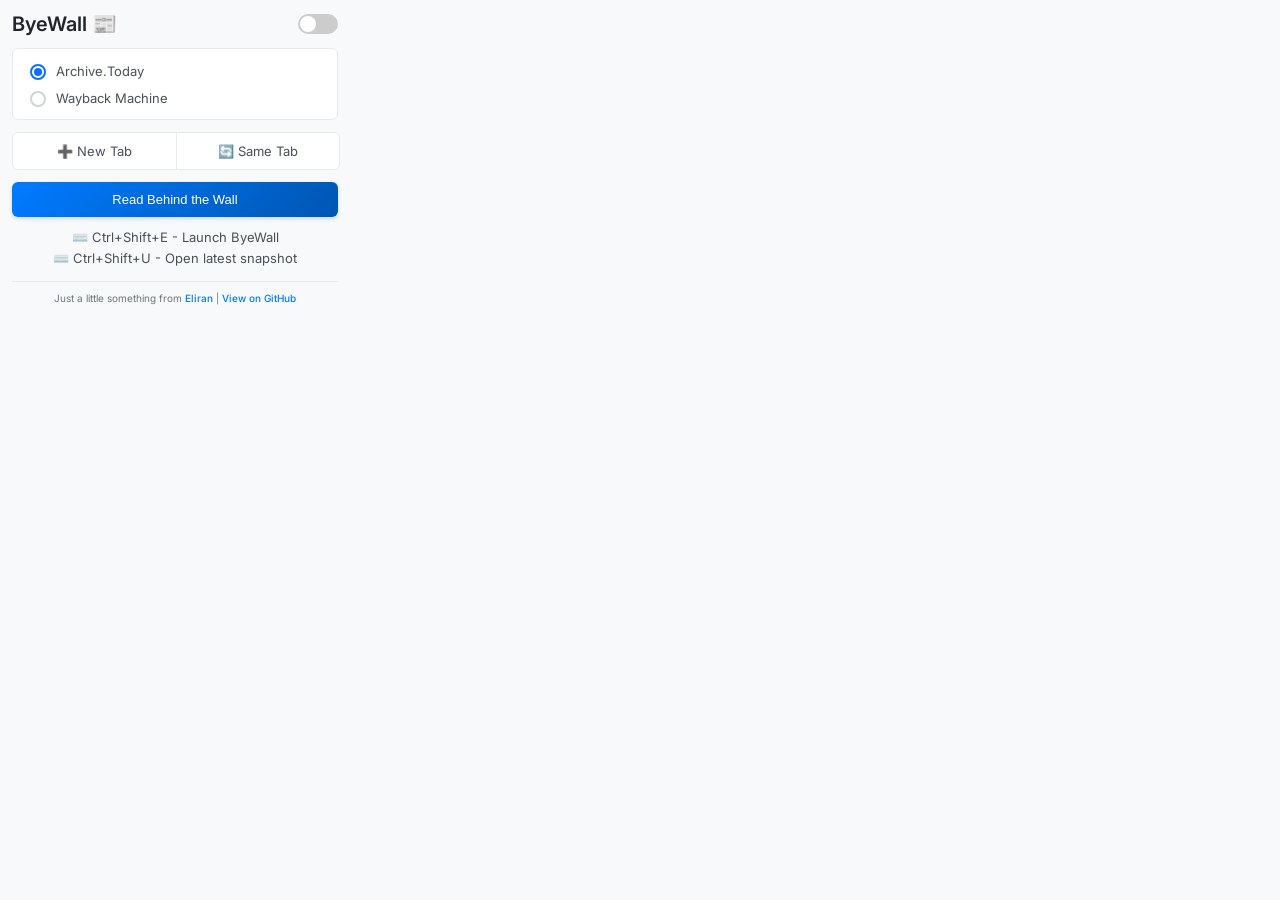
==== popup.html @ d030bc03 "added content on start" ====
<!DOCTYPE html>
<html lang="en">

<head>
  <!-- Run before paint (CSP-safe): sets dark mode instantly -->
  <script src="popup-early.js"></script>

  <meta charset="UTF-8" />
  <meta name="color-scheme" content="dark light">
  <title>Archive Article</title>

  <!-- Fonts (non-blocking, no inline onload) -->
  <link rel="preconnect" href="https://fonts.gstatic.com" crossorigin>
  <link id="fontLink" href="https://fonts.googleapis.com/css2?family=Inter:wght@400;500;600&display=swap"
    rel="stylesheet" media="print">

  <style>
    body {
      font-family: "Inter", sans-serif;
      background-color: #f8f9fa;
      padding: 12px;
      width: 350px;
      margin: 0;
      box-sizing: border-box;
      transition: background-color 0.3s, color 0.3s;
    }

    .header-container {
      display: flex;
      justify-content: space-between;
      align-items: center;
      margin-bottom: 12px;
    }

    h3 {
      margin: 0;
      color: #212529;
      font-size: 20px;
      font-weight: 600;
      transition: color 0.3s;
    }

    h4 {
      margin: 0 0 8px 0;
      font-size: 14px;
      color: #495057;
      transition: color 0.3s;
    }

    .options-section {
      background: white;
      border-radius: 6px;
      padding: 12px;
      margin-bottom: 12px;
      border: 1px solid #e9ecef;
      transition: background-color 0.3s, border-color 0.3s;
    }

    label {
      display: flex;
      align-items: center;
      margin-bottom: 8px;
      cursor: pointer;
      font-size: 13px;
      color: #495057;
      transition: color 0.3s;
    }

    label:last-child {
      margin-bottom: 0;
    }

    input[type="radio"] {
      -webkit-appearance: none;
      appearance: none;
      width: 16px;
      height: 16px;
      margin-right: 10px;
      border-radius: 50%;
      border: 2px solid #cfd4da;
      background: #fff;
      display: inline-grid;
      place-content: center;
      cursor: pointer;
      transition: border-color .15s ease, background-color .15s ease;
    }

    input[type="radio"]::before {
      content: "";
      width: 8px;
      height: 8px;
      border-radius: 50%;
      transform: scale(0);
      transition: transform .15s ease;
      background: #0d6efd;
    }

    input[type="radio"]:checked {
      border-color: #0d6efd;
    }

    input[type="radio"]:checked::before {
      transform: scale(1);
    }

    input[type="radio"]:focus-visible {
      outline: 2px solid rgba(13, 110, 253, .55);
      outline-offset: 2px;
    }

    .dark-mode input[type="radio"] {
      border-color: #6c757d;
      background: #2b2f36;
    }

    .dark-mode input[type="radio"]::before {
      background: #4a9eff;
    }

    .dark-mode input[type="radio"]:checked {
      border-color: #4a9eff;
    }

    button {
      width: 100%;
      background: linear-gradient(135deg, #007bff 0%, #0056b3 100%);
      color: white;
      padding: 10px 14px;
      border: none;
      border-radius: 6px;
      font-size: 13px;
      font-weight: 500;
      cursor: pointer;
      transition: all 0.2s ease;
      box-shadow: 0 2px 4px rgba(0, 123, 255, 0.2);
    }

    button:hover:not(:disabled) {
      background: linear-gradient(135deg, #0056b3 0%, #004085 100%);
      box-shadow: 0 4px 8px rgba(0, 123, 255, 0.3);
      transform: translateY(-1px);
    }

    button:disabled {
      background: #6c757d;
      cursor: not-allowed;
      transform: none;
      box-shadow: none;
    }

    .credit {
      margin-top: 12px;
      font-size: 10px;
      color: #6c757d;
      text-align: center;
      padding-top: 10px;
      border-top: 1px solid #e9ecef;
      transition: color 0.3s, border-color 0.3s;
    }

    .credit a {
      color: #007bff;
      text-decoration: none;
      font-weight: 500;
    }

    .credit a:hover {
      text-decoration: underline;
    }

    .shortcut-hint {
      margin: 10px 0 0 0;
      font-size: 13px;
      line-height: 1.6;
      color: #495057;
      text-align: center;
      transition: color 0.3s;
    }

    .dark-mode .shortcut-hint {
      color: #a0a0a0;
    }

    .message-box {
      display: none;
      position: fixed;
      z-index: 1000;
      inset: 0;
      background-color: rgba(0, 0, 0, 0.4);
      align-items: center;
      justify-content: center;
    }

    .message-box-content {
      background-color: #fefefe;
      margin: auto;
      padding: 20px;
      border: 1px solid #888;
      width: 80%;
      max-width: 300px;
      border-radius: 8px;
      box-shadow: 0 4px 8px rgba(0, 0, 0, 0.2);
      text-align: center;
      transition: background-color 0.3s, border-color 0.3s;
    }

    .message-box-content p {
      margin-bottom: 15px;
      font-size: 14px;
      color: #333;
      transition: color 0.3s;
    }

    .message-box-content button {
      background: #007bff;
      color: white;
      padding: 8px 15px;
      border: 0;
      border-radius: 5px;
      font-size: 13px;
    }

    .message-box-content button:hover {
      background: #0056b3;
    }

    .dark-mode {
      background-color: #26292e;
      color: #e0e0e0;
    }

    .dark-mode h3,
    .dark-mode h4 {
      color: #f0f0f0;
    }

    .dark-mode .options-section,
    .dark-mode .message-box-content {
      background: #31363d;
      border-color: #444c56;
    }

    .dark-mode label {
      color: #e0e0e0;
    }

    .dark-mode button {
      background: linear-gradient(135deg, #4a9eff 0%, #357abd 100%);
      box-shadow: 0 2px 4px rgba(74, 158, 255, 0.3);
    }

    .dark-mode button:hover:not(:disabled) {
      background: linear-gradient(135deg, #357abd 0%, #2563eb 100%);
      box-shadow: 0 4px 8px rgba(74, 158, 255, 0.4);
    }

    .dark-mode .message-box-content p {
      color: #e0e0e0;
    }

    .dark-mode .message-box-content button {
      background: linear-gradient(135deg, #4a9eff 0%, #357abd 100%);
    }

    .dark-mode .message-box-content button:hover {
      background: linear-gradient(135deg, #357abd 0%, #2563eb 100%);
    }

    .dark-mode .credit {
      color: #a0a0a0;
      border-color: #444c56;
    }

    .dark-mode .credit a {
      color: #6db3ff;
    }

    .dark-mode .credit a:hover {
      color: #4a9eff;
    }

    .toggle-container {
      display: flex;
      justify-content: flex-end;
    }

    .toggle-switch {
      position: relative;
      display: inline-block;
      width: 40px;
      height: 20px;
    }

    .toggle-switch input {
      opacity: 0;
      width: 0;
      height: 0;
    }

    .slider {
      position: absolute;
      cursor: pointer;
      inset: 0;
      background-color: #ccc;
      transition: .4s;
      border-radius: 20px;
    }

    .slider:before {
      content: "";
      position: absolute;
      height: 16px;
      width: 16px;
      left: 2px;
      bottom: 2px;
      background: #fff;
      transition: .4s;
      border-radius: 50%;
    }

    input:checked+.slider {
      background-color: #2196F3;
    }

    input:checked+.slider:before {
      transform: translateX(20px);
    }

    .history-item {
      background: #fff;
      border: 1px solid #e9ecef;
      border-radius: 4px;
      padding: 8px;
      margin-bottom: 5px;
      display: block;
      font-size: 12px;
      color: #333;
      text-decoration: none;
      transition: background-color 0.2s, color 0.2s;
    }

    .history-item-content {
      display: flex;
      flex-direction: column;
    }

    .history-item-content .title {
      font-weight: 600;
      white-space: normal;
      word-wrap: break-word;
      font-size: 13px;
    }

    .history-item-content .details {
      font-size: 10px;
      color: #6c757d;
      display: flex;
      justify-content: space-between;
      margin-top: 4px;
    }

    .history-item.rtl {
      direction: rtl;
      text-align: right;
    }

    .history-item.rtl .history-item-content .details {
      flex-direction: row-reverse;
    }

    .history-item:hover {
      background-color: #f1f3f5;
    }

    .dark-mode .history-item {
      background: #31363d;
      border-color: #444c56;
      color: #e0e0e0;
    }

    .dark-mode .history-item:hover {
      background-color: #3e444b;
    }

    .dark-mode .history-item-content .details {
      color: #a0a0a0;
    }

    /* New tab behavior section styles */
    .tab-behavior-section {
      margin: 8px 0 12px 0;
      /* keep some spacing */
      padding: 0;
      /* no extra padding */
      border: none;
      /* remove border */
      background: transparent;
    }


    .tab-toggle-container {
      display: flex;
      justify-content: space-between;
      align-items: center;
    }

    .tab-toggle-label {
      font-size: 13px;
      color: #495057;
      margin: 0;
      cursor: pointer;
      transition: color 0.3s;
    }

    .dark-mode .tab-behavior-section {
      background: #31363d;
      border-color: #444c56;
    }

    .dark-mode .tab-toggle-label {
      color: #e0e0e0;
    }

    /* New tab behavior section - styled like other blocks */
    .tab-behavior-section {
      margin: 8px 0 12px 0;
      /* spacing consistent with other sections */
      padding: 0;
      border: none;
      background: transparent;
    }

    .tab-choice {
      display: flex;
      width: 100%;
      border: 1px solid #e9ecef;
      /* same border color as other blocks */
      border-radius: 6px;
      /* smooth corners */
      overflow: hidden;
      background: white;
      /* matches options-section/history-item */
      transition: background-color 0.3s, border-color 0.3s;
    }

    .tab-option {
      flex: 1;
      text-align: center;
      padding: 10px 0;
      cursor: pointer;
      font-size: 13px;
      user-select: none;
      transition: background 0.2s, color 0.2s;
      background: transparent;
      color: #495057;
      border: none;
    }

    .tab-option+.tab-option {
      border-left: 1px solid #e9ecef;
      /* subtle divider only in the middle */
    }

    .tab-option.active {
      background: #0d6efd;
      color: white;
    }

    .tab-option:not(.active):hover {
      background: #f1f3f5;
    }

    /* Dark mode adjustments */
    .dark-mode .tab-choice {
      background: #31363d;
      border-color: #444c56;
    }

    .dark-mode .tab-option {
      color: #e0e0e0;
    }

    .dark-mode .tab-option+.tab-option {
      border-left: 1px solid #444c56;
    }

    .dark-mode .tab-option.active {
      background: #4a9eff;
      color: white;
    }

    .dark-mode .tab-option:not(.active):hover {
      background: #3e444b;
    }
  </style>
</head>

<body>
  <div class="header-container">
    <h3>ByeWall 📰</h3>
    <div class="toggle-container">
      <label class="toggle-switch">
        <input type="checkbox" id="darkModeToggle">
        <span class="slider"></span>
      </label>
    </div>
  </div>

  <div class="options-section">
    <label>
      <input type="radio" id="archiveTodayRadio" name="archiveService" value="archiveToday" checked />
      Archive.Today
    </label>
    <label>
      <input type="radio" id="waybackRadio" name="archiveService" value="wayback" />
      Wayback Machine
    </label>
  </div>

  <!-- Tab behavior - now always visible -->
  <div class="tab-behavior-section">
    <div class="tab-choice" id="tabChoice">
      <div class="tab-option" data-value="new">➕ New Tab</div>
      <div class="tab-option" data-value="same">🔄 Same Tab</div>
    </div>
  </div>

  <button id="archive">Read Behind the Wall</button>

  <!-- History section - only shows when there is history -->
  <div id="history-section" style="margin-top: 12px; display: none;">
    <h4>Recently Viewed</h4>
    <ul id="historyList" style="list-style-type: none; padding: 0; margin: 0;"></ul>
  </div>

  <!-- Always visible sections -->
  <p class="shortcut-hint" id="shortcut-hint">
    ⌨️ <span id="shortcut1"></span> - Launch ByeWall <br>
    ⌨️ <span id="shortcut2"></span> - Open latest snapshot
  </p>

  <div class="credit">
    Just a little something from
    <a href="https://www.linkedin.com/in/elirang/" target="_blank" rel="noopener noreferrer">Eliran</a> |
    <a href="https://github.com/elirangor/ByeWall" target="_blank" rel="noopener noreferrer">View on GitHub</a>
  </div>

  <div id="messageBox" class="message-box">
    <div class="message-box-content">
      <p id="messageText"></p>
      <button id="messageBoxClose">OK</button>
    </div>
  </div>

  <script src="popup.js"></script>
</body>

</html>
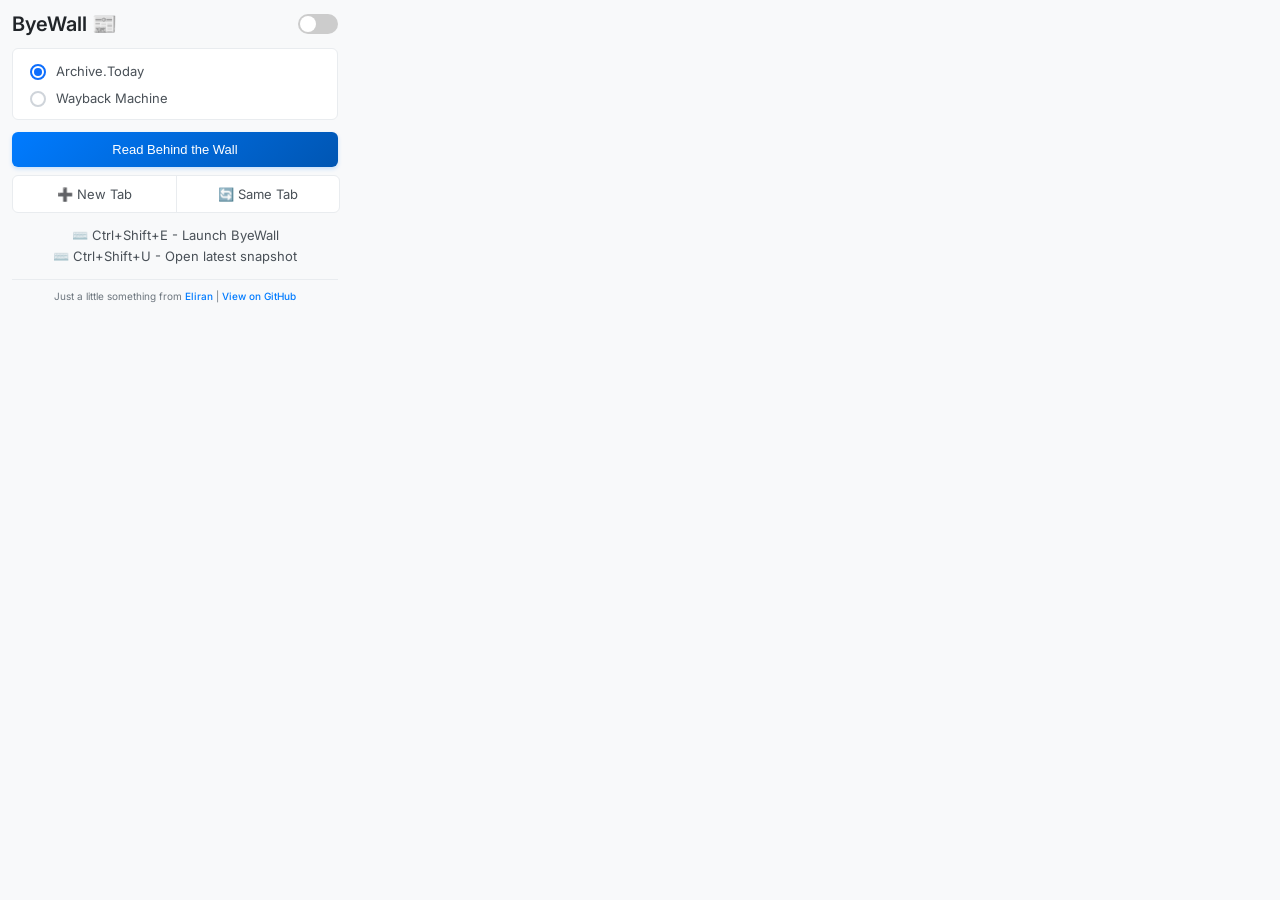
==== commit 61c0f087: "change tab option location" ====
--- a/popup.html
+++ b/popup.html
@@ -386,45 +386,9 @@
       color: #a0a0a0;
     }
 
-    /* New tab behavior section styles */
+    /* Tab behavior section styles - moved to after history */
     .tab-behavior-section {
       margin: 8px 0 12px 0;
-      /* keep some spacing */
-      padding: 0;
-      /* no extra padding */
-      border: none;
-      /* remove border */
-      background: transparent;
-    }
-
-
-    .tab-toggle-container {
-      display: flex;
-      justify-content: space-between;
-      align-items: center;
-    }
-
-    .tab-toggle-label {
-      font-size: 13px;
-      color: #495057;
-      margin: 0;
-      cursor: pointer;
-      transition: color 0.3s;
-    }
-
-    .dark-mode .tab-behavior-section {
-      background: #31363d;
-      border-color: #444c56;
-    }
-
-    .dark-mode .tab-toggle-label {
-      color: #e0e0e0;
-    }
-
-    /* New tab behavior section - styled like other blocks */
-    .tab-behavior-section {
-      margin: 8px 0 12px 0;
-      /* spacing consistent with other sections */
       padding: 0;
       border: none;
       background: transparent;
@@ -434,12 +398,9 @@
       display: flex;
       width: 100%;
       border: 1px solid #e9ecef;
-      /* same border color as other blocks */
       border-radius: 6px;
-      /* smooth corners */
       overflow: hidden;
       background: white;
-      /* matches options-section/history-item */
       transition: background-color 0.3s, border-color 0.3s;
     }
 
@@ -458,7 +419,6 @@
 
     .tab-option+.tab-option {
       border-left: 1px solid #e9ecef;
-      /* subtle divider only in the middle */
     }
 
     .tab-option.active {
@@ -470,7 +430,7 @@
       background: #f1f3f5;
     }
 
-    /* Dark mode adjustments */
+    /* Dark mode adjustments for tab behavior */
     .dark-mode .tab-choice {
       background: #31363d;
       border-color: #444c56;
@@ -517,7 +477,15 @@
     </label>
   </div>
 
-  <!-- Tab behavior - now always visible -->
+  <button id="archive">Read Behind the Wall</button>
+
+  <!-- History section - only shows when there is history -->
+  <div id="history-section" style="margin-top: 12px; display: none;">
+    <h4>Recently Viewed</h4>
+    <ul id="historyList" style="list-style-type: none; padding: 0; margin: 0;"></ul>
+  </div>
+
+  <!-- Tab behavior - moved below history section -->
   <div class="tab-behavior-section">
     <div class="tab-choice" id="tabChoice">
       <div class="tab-option" data-value="new">➕ New Tab</div>
@@ -525,14 +493,6 @@
     </div>
   </div>
 
-  <button id="archive">Read Behind the Wall</button>
-
-  <!-- History section - only shows when there is history -->
-  <div id="history-section" style="margin-top: 12px; display: none;">
-    <h4>Recently Viewed</h4>
-    <ul id="historyList" style="list-style-type: none; padding: 0; margin: 0;"></ul>
-  </div>
-
   <!-- Always visible sections -->
   <p class="shortcut-hint" id="shortcut-hint">
     ⌨️ <span id="shortcut1"></span> - Launch ByeWall <br>
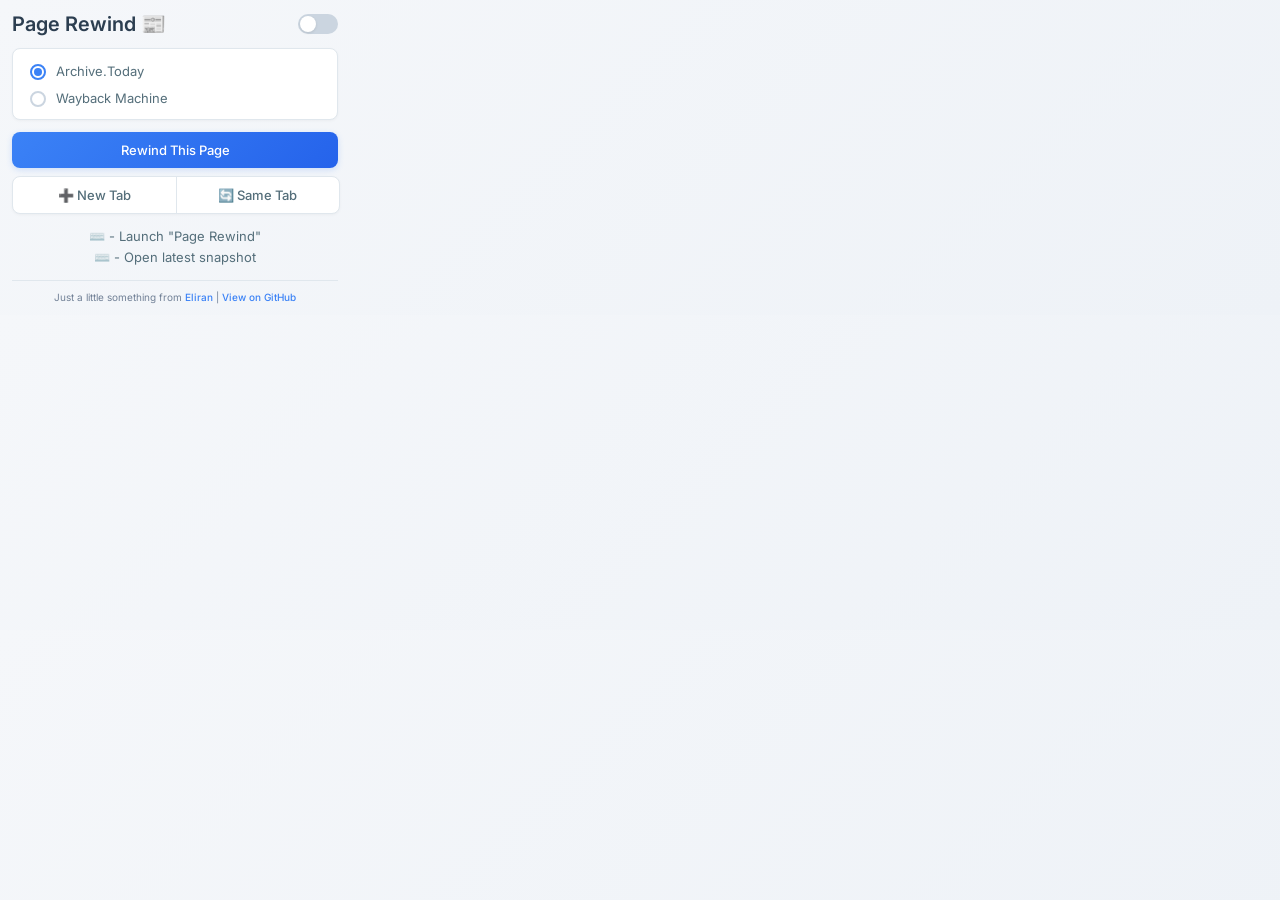
==== commit 59e72212: "Improved UI; No empty archive tabs; Wording updates" ====
--- a/popup.html
+++ b/popup.html
@@ -16,13 +16,13 @@
 
   <style>
     body {
-      font-family: "Inter", sans-serif;
-      background-color: #f8f9fa;
+      font-family: "Inter", -apple-system, BlinkMacSystemFont, "Segoe UI", sans-serif;
+      background: linear-gradient(135deg, #f5f7fa 0%, #eef2f7 100%);
       padding: 12px;
       width: 350px;
       margin: 0;
       box-sizing: border-box;
-      transition: background-color 0.3s, color 0.3s;
+      transition: background 0.3s, color 0.3s;
     }
 
     .header-container {
@@ -34,7 +34,7 @@
 
     h3 {
       margin: 0;
-      color: #212529;
+      color: #2c3e50;
       font-size: 20px;
       font-weight: 600;
       transition: color 0.3s;
@@ -43,17 +43,18 @@
     h4 {
       margin: 0 0 8px 0;
       font-size: 14px;
-      color: #495057;
+      color: #546e7a;
       transition: color 0.3s;
     }
 
     .options-section {
       background: white;
-      border-radius: 6px;
+      border-radius: 8px;
       padding: 12px;
       margin-bottom: 12px;
-      border: 1px solid #e9ecef;
-      transition: background-color 0.3s, border-color 0.3s;
+      border: 1px solid #e0e7ed;
+      box-shadow: 0 1px 3px rgba(0, 0, 0, 0.04);
+      transition: background-color 0.3s, border-color 0.3s, box-shadow 0.3s;
     }
 
     label {
@@ -62,7 +63,8 @@
       margin-bottom: 8px;
       cursor: pointer;
       font-size: 13px;
-      color: #495057;
+      font-family: inherit;
+      color: #546e7a;
       transition: color 0.3s;
     }
 
@@ -77,7 +79,7 @@
       height: 16px;
       margin-right: 10px;
       border-radius: 50%;
-      border: 2px solid #cfd4da;
+      border: 2px solid #cbd5e0;
       background: #fff;
       display: inline-grid;
       place-content: center;
@@ -92,11 +94,11 @@
       border-radius: 50%;
       transform: scale(0);
       transition: transform .15s ease;
-      background: #0d6efd;
+      background: #3b82f6;
     }
 
     input[type="radio"]:checked {
-      border-color: #0d6efd;
+      border-color: #3b82f6;
     }
 
     input[type="radio"]:checked::before {
@@ -104,7 +106,7 @@
     }
 
     input[type="radio"]:focus-visible {
-      outline: 2px solid rgba(13, 110, 253, .55);
+      outline: 2px solid rgba(59, 130, 246, .3);
       outline-offset: 2px;
     }
 
@@ -123,26 +125,27 @@
 
     button {
       width: 100%;
-      background: linear-gradient(135deg, #007bff 0%, #0056b3 100%);
+      background: linear-gradient(135deg, #3b82f6 0%, #2563eb 100%);
       color: white;
       padding: 10px 14px;
       border: none;
-      border-radius: 6px;
+      border-radius: 8px;
       font-size: 13px;
       font-weight: 500;
+      font-family: inherit;
       cursor: pointer;
       transition: all 0.2s ease;
-      box-shadow: 0 2px 4px rgba(0, 123, 255, 0.2);
+      box-shadow: 0 2px 6px rgba(59, 130, 246, 0.2);
     }
 
     button:hover:not(:disabled) {
-      background: linear-gradient(135deg, #0056b3 0%, #004085 100%);
-      box-shadow: 0 4px 8px rgba(0, 123, 255, 0.3);
+      background: linear-gradient(135deg, #2563eb 0%, #1d4ed8 100%);
+      box-shadow: 0 4px 12px rgba(59, 130, 246, 0.3);
       transform: translateY(-1px);
     }
 
     button:disabled {
-      background: #6c757d;
+      background: #a0aec0;
       cursor: not-allowed;
       transform: none;
       box-shadow: none;
@@ -151,28 +154,29 @@
     .credit {
       margin-top: 12px;
       font-size: 10px;
-      color: #6c757d;
+      color: #718096;
       text-align: center;
       padding-top: 10px;
-      border-top: 1px solid #e9ecef;
+      border-top: 1px solid #e0e7ed;
       transition: color 0.3s, border-color 0.3s;
     }
 
     .credit a {
-      color: #007bff;
+      color: #3b82f6;
       text-decoration: none;
       font-weight: 500;
     }
 
     .credit a:hover {
       text-decoration: underline;
+      color: #2563eb;
     }
 
     .shortcut-hint {
       margin: 10px 0 0 0;
       font-size: 13px;
       line-height: 1.6;
-      color: #495057;
+      color: #546e7a;
       text-align: center;
       transition: color 0.3s;
     }
@@ -186,20 +190,20 @@
       position: fixed;
       z-index: 1000;
       inset: 0;
-      background-color: rgba(0, 0, 0, 0.4);
+      background-color: rgba(0, 0, 0, 0.3);
       align-items: center;
       justify-content: center;
     }
 
     .message-box-content {
-      background-color: #fefefe;
+      background: white;
       margin: auto;
       padding: 20px;
-      border: 1px solid #888;
+      border: 1px solid #e0e7ed;
       width: 80%;
       max-width: 300px;
-      border-radius: 8px;
-      box-shadow: 0 4px 8px rgba(0, 0, 0, 0.2);
+      border-radius: 12px;
+      box-shadow: 0 8px 24px rgba(0, 0, 0, 0.12);
       text-align: center;
       transition: background-color 0.3s, border-color 0.3s;
     }
@@ -207,25 +211,26 @@
     .message-box-content p {
       margin-bottom: 15px;
       font-size: 14px;
-      color: #333;
+      color: #2c3e50;
       transition: color 0.3s;
     }
 
     .message-box-content button {
-      background: #007bff;
+      background: #3b82f6;
       color: white;
       padding: 8px 15px;
       border: 0;
-      border-radius: 5px;
+      border-radius: 6px;
       font-size: 13px;
+      font-family: inherit;
     }
 
     .message-box-content button:hover {
-      background: #0056b3;
+      background: #2563eb;
     }
 
     .dark-mode {
-      background-color: #26292e;
+      background: linear-gradient(135deg, #1a1d23 0%, #26292e 100%);
       color: #e0e0e0;
     }
 
@@ -238,6 +243,7 @@
     .dark-mode .message-box-content {
       background: #31363d;
       border-color: #444c56;
+      box-shadow: 0 1px 3px rgba(0, 0, 0, 0.2);
     }
 
     .dark-mode label {
@@ -246,12 +252,16 @@
 
     .dark-mode button {
       background: linear-gradient(135deg, #4a9eff 0%, #357abd 100%);
-      box-shadow: 0 2px 4px rgba(74, 158, 255, 0.3);
+      box-shadow: 0 2px 6px rgba(74, 158, 255, 0.3);
     }
 
     .dark-mode button:hover:not(:disabled) {
       background: linear-gradient(135deg, #357abd 0%, #2563eb 100%);
-      box-shadow: 0 4px 8px rgba(74, 158, 255, 0.4);
+      box-shadow: 0 4px 12px rgba(74, 158, 255, 0.4);
+    }
+
+    .dark-mode .message-box {
+      background-color: rgba(0, 0, 0, 0.5);
     }
 
     .dark-mode .message-box-content p {
@@ -301,7 +311,7 @@
       position: absolute;
       cursor: pointer;
       inset: 0;
-      background-color: #ccc;
+      background-color: #cbd5e0;
       transition: .4s;
       border-radius: 20px;
     }
@@ -316,10 +326,11 @@
       background: #fff;
       transition: .4s;
       border-radius: 50%;
+      box-shadow: 0 1px 3px rgba(0, 0, 0, 0.1);
     }
 
     input:checked+.slider {
-      background-color: #2196F3;
+      background-color: #3b82f6;
     }
 
     input:checked+.slider:before {
@@ -327,16 +338,17 @@
     }
 
     .history-item {
-      background: #fff;
-      border: 1px solid #e9ecef;
-      border-radius: 4px;
+      background: white;
+      border: 1px solid #e0e7ed;
+      border-radius: 6px;
       padding: 8px;
       margin-bottom: 5px;
       display: block;
       font-size: 12px;
-      color: #333;
+      color: #2c3e50;
       text-decoration: none;
-      transition: background-color 0.2s, color 0.2s;
+      transition: background-color 0.2s, color 0.2s, border-color 0.2s, box-shadow 0.2s;
+      box-shadow: 0 1px 2px rgba(0, 0, 0, 0.03);
     }
 
     .history-item-content {
@@ -349,11 +361,12 @@
       white-space: normal;
       word-wrap: break-word;
       font-size: 13px;
+      color: #2c3e50;
     }
 
     .history-item-content .details {
       font-size: 10px;
-      color: #6c757d;
+      color: #718096;
       display: flex;
       justify-content: space-between;
       margin-top: 4px;
@@ -369,24 +382,32 @@
     }
 
     .history-item:hover {
-      background-color: #f1f3f5;
+      background-color: #f7fafc;
+      border-color: #cbd5e0;
+      box-shadow: 0 2px 4px rgba(0, 0, 0, 0.06);
     }
 
     .dark-mode .history-item {
       background: #31363d;
       border-color: #444c56;
       color: #e0e0e0;
+      box-shadow: 0 1px 2px rgba(0, 0, 0, 0.1);
     }
 
     .dark-mode .history-item:hover {
       background-color: #3e444b;
+      box-shadow: 0 2px 4px rgba(0, 0, 0, 0.2);
+    }
+
+    .dark-mode .history-item-content .title {
+      color: #e0e0e0;
     }
 
     .dark-mode .history-item-content .details {
       color: #a0a0a0;
     }
 
-    /* Tab behavior section styles - moved to after history */
+    /* Tab behavior section styles */
     .tab-behavior-section {
       margin: 8px 0 12px 0;
       padding: 0;
@@ -397,11 +418,12 @@
     .tab-choice {
       display: flex;
       width: 100%;
-      border: 1px solid #e9ecef;
-      border-radius: 6px;
+      border: 1px solid #e0e7ed;
+      border-radius: 8px;
       overflow: hidden;
       background: white;
-      transition: background-color 0.3s, border-color 0.3s;
+      box-shadow: 0 1px 3px rgba(0, 0, 0, 0.04);
+      transition: background-color 0.3s, border-color 0.3s, box-shadow 0.3s;
     }
 
     .tab-option {
@@ -410,30 +432,33 @@
       padding: 10px 0;
       cursor: pointer;
       font-size: 13px;
+      font-weight: 500;
+      font-family: inherit;
       user-select: none;
       transition: background 0.2s, color 0.2s;
       background: transparent;
-      color: #495057;
+      color: #546e7a;
       border: none;
     }
 
     .tab-option+.tab-option {
-      border-left: 1px solid #e9ecef;
+      border-left: 1px solid #e0e7ed;
     }
 
     .tab-option.active {
-      background: #0d6efd;
+      background: #3b82f6;
       color: white;
     }
 
     .tab-option:not(.active):hover {
-      background: #f1f3f5;
+      background: #f7fafc;
     }
 
     /* Dark mode adjustments for tab behavior */
     .dark-mode .tab-choice {
       background: #31363d;
       border-color: #444c56;
+      box-shadow: 0 1px 3px rgba(0, 0, 0, 0.2);
     }
 
     .dark-mode .tab-option {
@@ -457,7 +482,7 @@
 
 <body>
   <div class="header-container">
-    <h3>ByeWall 📰</h3>
+    <h3>Page Rewind 📰</h3>
     <div class="toggle-container">
       <label class="toggle-switch">
         <input type="checkbox" id="darkModeToggle">
@@ -477,7 +502,7 @@
     </label>
   </div>
 
-  <button id="archive">Read Behind the Wall</button>
+  <button id="archive">Rewind This Page</button>
 
   <!-- History section - only shows when there is history -->
   <div id="history-section" style="margin-top: 12px; display: none;">
@@ -495,7 +520,7 @@
 
   <!-- Always visible sections -->
   <p class="shortcut-hint" id="shortcut-hint">
-    ⌨️ <span id="shortcut1"></span> - Launch ByeWall <br>
+    ⌨️ <span id="shortcut1"></span> - Launch "Page Rewind" <br>
     ⌨️ <span id="shortcut2"></span> - Open latest snapshot
   </p>
 
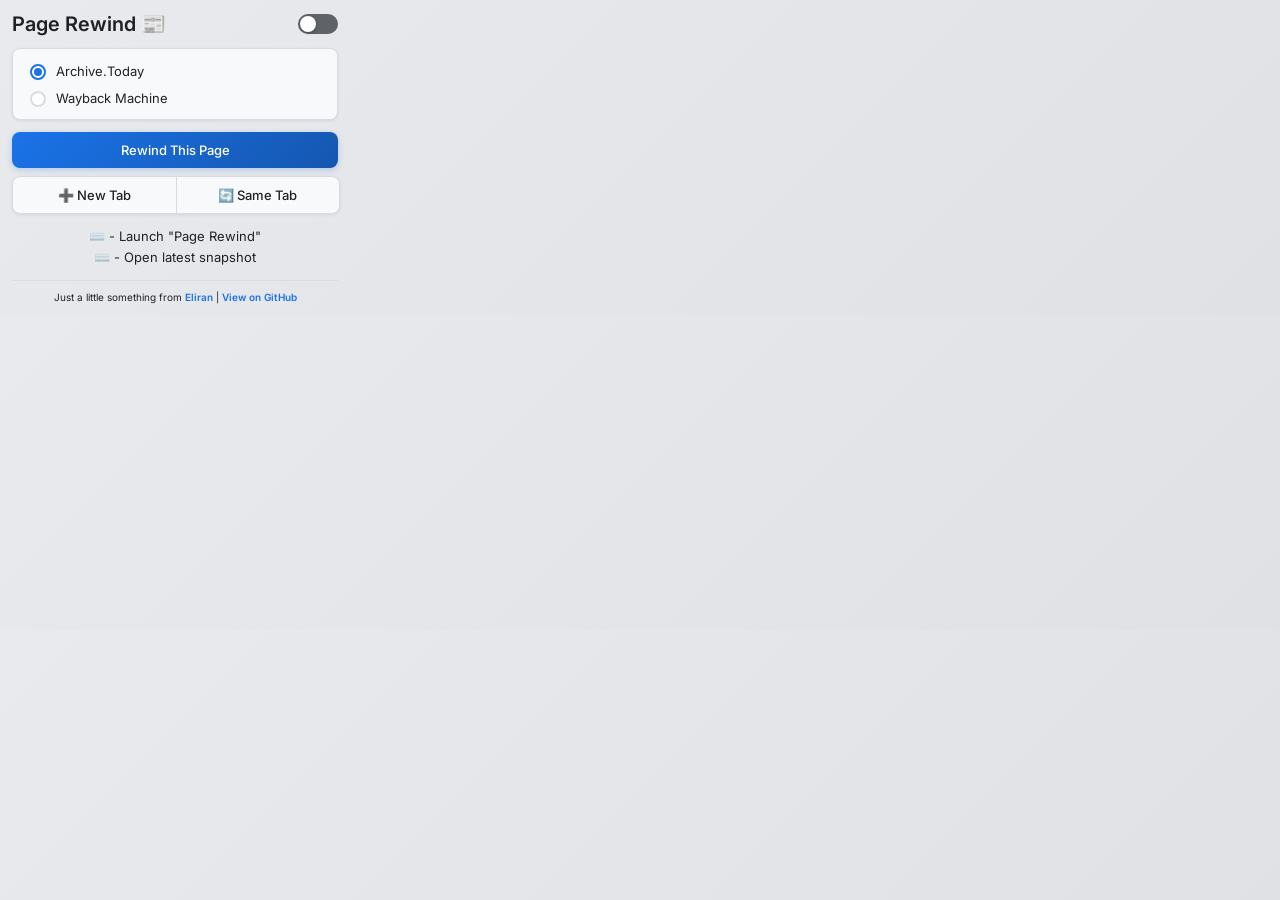
==== commit d91159e5: "grey theme, back button saves original page" ====
--- a/popup.html
+++ b/popup.html
@@ -17,7 +17,7 @@
   <style>
     body {
       font-family: "Inter", -apple-system, BlinkMacSystemFont, "Segoe UI", sans-serif;
-      background: linear-gradient(135deg, #f5f7fa 0%, #eef2f7 100%);
+      background: linear-gradient(135deg, #e8eaed 0%, #dfe1e5 100%);
       padding: 12px;
       width: 350px;
       margin: 0;
@@ -34,7 +34,7 @@
 
     h3 {
       margin: 0;
-      color: #2c3e50;
+      color: #202124;
       font-size: 20px;
       font-weight: 600;
       transition: color 0.3s;
@@ -43,17 +43,18 @@
     h4 {
       margin: 0 0 8px 0;
       font-size: 14px;
-      color: #546e7a;
+      color: #202124;
+      font-weight: 600;
       transition: color 0.3s;
     }
 
     .options-section {
-      background: white;
+      background: #f8f9fa;
       border-radius: 8px;
       padding: 12px;
       margin-bottom: 12px;
-      border: 1px solid #e0e7ed;
-      box-shadow: 0 1px 3px rgba(0, 0, 0, 0.04);
+      border: 1px solid #dadce0;
+      box-shadow: 0 1px 3px rgba(60, 64, 67, 0.1);
       transition: background-color 0.3s, border-color 0.3s, box-shadow 0.3s;
     }
 
@@ -64,7 +65,7 @@
       cursor: pointer;
       font-size: 13px;
       font-family: inherit;
-      color: #546e7a;
+      color: #202124;
       transition: color 0.3s;
     }
 
@@ -79,7 +80,7 @@
       height: 16px;
       margin-right: 10px;
       border-radius: 50%;
-      border: 2px solid #cbd5e0;
+      border: 2px solid #dadce0;
       background: #fff;
       display: inline-grid;
       place-content: center;
@@ -94,11 +95,11 @@
       border-radius: 50%;
       transform: scale(0);
       transition: transform .15s ease;
-      background: #3b82f6;
+      background: #1a73e8;
     }
 
     input[type="radio"]:checked {
-      border-color: #3b82f6;
+      border-color: #1a73e8;
     }
 
     input[type="radio"]:checked::before {
@@ -106,7 +107,7 @@
     }
 
     input[type="radio"]:focus-visible {
-      outline: 2px solid rgba(59, 130, 246, .3);
+      outline: 2px solid rgba(26, 115, 232, .3);
       outline-offset: 2px;
     }
 
@@ -125,7 +126,7 @@
 
     button {
       width: 100%;
-      background: linear-gradient(135deg, #3b82f6 0%, #2563eb 100%);
+      background: linear-gradient(135deg, #1a73e8 0%, #1557b0 100%);
       color: white;
       padding: 10px 14px;
       border: none;
@@ -135,17 +136,17 @@
       font-family: inherit;
       cursor: pointer;
       transition: all 0.2s ease;
-      box-shadow: 0 2px 6px rgba(59, 130, 246, 0.2);
+      box-shadow: 0 2px 6px rgba(26, 115, 232, 0.25);
     }
 
     button:hover:not(:disabled) {
-      background: linear-gradient(135deg, #2563eb 0%, #1d4ed8 100%);
-      box-shadow: 0 4px 12px rgba(59, 130, 246, 0.3);
+      background: linear-gradient(135deg, #1557b0 0%, #0d47a1 100%);
+      box-shadow: 0 4px 12px rgba(26, 115, 232, 0.35);
       transform: translateY(-1px);
     }
 
     button:disabled {
-      background: #a0aec0;
+      background: #9aa0a6;
       cursor: not-allowed;
       transform: none;
       box-shadow: none;
@@ -154,35 +155,35 @@
     .credit {
       margin-top: 12px;
       font-size: 10px;
-      color: #718096;
+      color: #202124;
       text-align: center;
       padding-top: 10px;
-      border-top: 1px solid #e0e7ed;
+      border-top: 1px solid #dadce0;
       transition: color 0.3s, border-color 0.3s;
     }
 
     .credit a {
-      color: #3b82f6;
+      color: #1a73e8;
       text-decoration: none;
-      font-weight: 500;
+      font-weight: 600;
     }
 
     .credit a:hover {
       text-decoration: underline;
-      color: #2563eb;
+      color: #1557b0;
     }
 
     .shortcut-hint {
       margin: 10px 0 0 0;
       font-size: 13px;
       line-height: 1.6;
-      color: #546e7a;
+      color: #202124;
       text-align: center;
       transition: color 0.3s;
     }
 
     .dark-mode .shortcut-hint {
-      color: #a0a0a0;
+      color: #e8eaed;
     }
 
     .message-box {
@@ -196,14 +197,14 @@
     }
 
     .message-box-content {
-      background: white;
+      background: #f8f9fa;
       margin: auto;
       padding: 20px;
-      border: 1px solid #e0e7ed;
+      border: 1px solid #dadce0;
       width: 80%;
       max-width: 300px;
       border-radius: 12px;
-      box-shadow: 0 8px 24px rgba(0, 0, 0, 0.12);
+      box-shadow: 0 8px 24px rgba(60, 64, 67, 0.15);
       text-align: center;
       transition: background-color 0.3s, border-color 0.3s;
     }
@@ -211,12 +212,12 @@
     .message-box-content p {
       margin-bottom: 15px;
       font-size: 14px;
-      color: #2c3e50;
+      color: #3c4043;
       transition: color 0.3s;
     }
 
     .message-box-content button {
-      background: #3b82f6;
+      background: #1a73e8;
       color: white;
       padding: 8px 15px;
       border: 0;
@@ -226,7 +227,7 @@
     }
 
     .message-box-content button:hover {
-      background: #2563eb;
+      background: #1557b0;
     }
 
     .dark-mode {
@@ -277,16 +278,17 @@
     }
 
     .dark-mode .credit {
-      color: #a0a0a0;
+      color: #e8eaed;
       border-color: #444c56;
     }
 
     .dark-mode .credit a {
-      color: #6db3ff;
+      color: #8ab4f8;
+      font-weight: 600;
     }
 
     .dark-mode .credit a:hover {
-      color: #4a9eff;
+      color: #aecbfa;
     }
 
     .toggle-container {
@@ -311,7 +313,7 @@
       position: absolute;
       cursor: pointer;
       inset: 0;
-      background-color: #cbd5e0;
+      background-color: #5f6368;
       transition: .4s;
       border-radius: 20px;
     }
@@ -326,11 +328,11 @@
       background: #fff;
       transition: .4s;
       border-radius: 50%;
-      box-shadow: 0 1px 3px rgba(0, 0, 0, 0.1);
+      box-shadow: 0 1px 3px rgba(0, 0, 0, 0.3);
     }
 
     input:checked+.slider {
-      background-color: #3b82f6;
+      background-color: #1a73e8;
     }
 
     input:checked+.slider:before {
@@ -338,17 +340,17 @@
     }
 
     .history-item {
-      background: white;
-      border: 1px solid #e0e7ed;
+      background: #f8f9fa;
+      border: 1px solid #dadce0;
       border-radius: 6px;
       padding: 8px;
       margin-bottom: 5px;
       display: block;
       font-size: 12px;
-      color: #2c3e50;
+      color: #202124;
       text-decoration: none;
       transition: background-color 0.2s, color 0.2s, border-color 0.2s, box-shadow 0.2s;
-      box-shadow: 0 1px 2px rgba(0, 0, 0, 0.03);
+      box-shadow: 0 1px 2px rgba(60, 64, 67, 0.08);
     }
 
     .history-item-content {
@@ -361,12 +363,12 @@
       white-space: normal;
       word-wrap: break-word;
       font-size: 13px;
-      color: #2c3e50;
+      color: #202124;
     }
 
     .history-item-content .details {
       font-size: 10px;
-      color: #718096;
+      color: #80868b;
       display: flex;
       justify-content: space-between;
       margin-top: 4px;
@@ -382,9 +384,9 @@
     }
 
     .history-item:hover {
-      background-color: #f7fafc;
-      border-color: #cbd5e0;
-      box-shadow: 0 2px 4px rgba(0, 0, 0, 0.06);
+      background-color: #f1f3f4;
+      border-color: #dadce0;
+      box-shadow: 0 2px 4px rgba(60, 64, 67, 0.12);
     }
 
     .dark-mode .history-item {
@@ -418,11 +420,11 @@
     .tab-choice {
       display: flex;
       width: 100%;
-      border: 1px solid #e0e7ed;
+      border: 1px solid #dadce0;
       border-radius: 8px;
       overflow: hidden;
-      background: white;
-      box-shadow: 0 1px 3px rgba(0, 0, 0, 0.04);
+      background: #f8f9fa;
+      box-shadow: 0 1px 3px rgba(60, 64, 67, 0.1);
       transition: background-color 0.3s, border-color 0.3s, box-shadow 0.3s;
     }
 
@@ -437,21 +439,21 @@
       user-select: none;
       transition: background 0.2s, color 0.2s;
       background: transparent;
-      color: #546e7a;
+      color: #202124;
       border: none;
     }
 
     .tab-option+.tab-option {
-      border-left: 1px solid #e0e7ed;
+      border-left: 1px solid #dadce0;
     }
 
     .tab-option.active {
-      background: #3b82f6;
+      background: #1a73e8;
       color: white;
     }
 
     .tab-option:not(.active):hover {
-      background: #f7fafc;
+      background: #f1f3f4;
     }
 
     /* Dark mode adjustments for tab behavior */
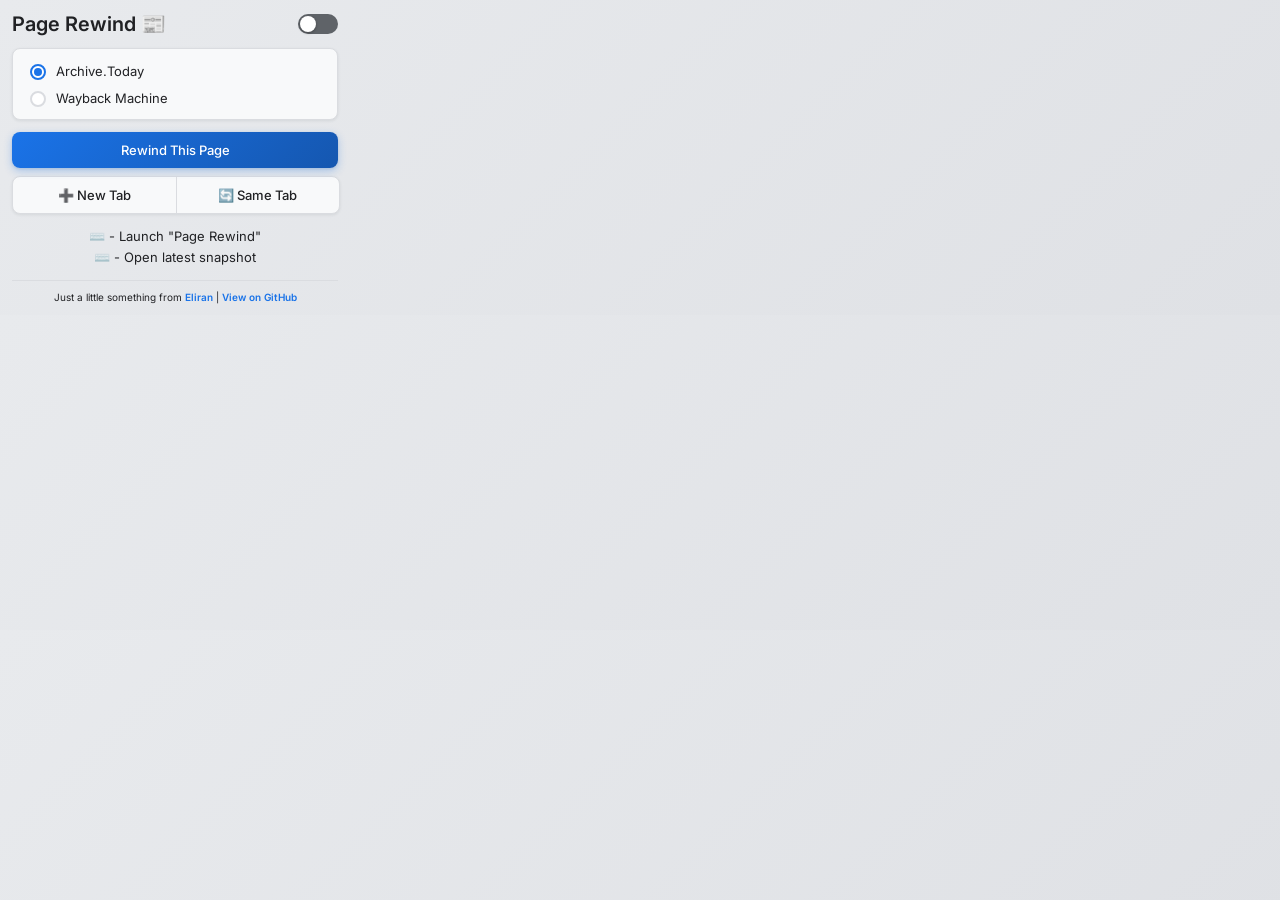
==== commit 1c149854: "edit grey theme, edit readme" ====
--- a/popup.html
+++ b/popup.html
@@ -136,13 +136,13 @@
       font-family: inherit;
       cursor: pointer;
       transition: all 0.2s ease;
-      box-shadow: 0 2px 6px rgba(26, 115, 232, 0.25);
+      box-shadow: 0 3px 8px rgba(26, 115, 232, 0.3), 0 1px 3px rgba(0, 0, 0, 0.08);
     }
 
     button:hover:not(:disabled) {
       background: linear-gradient(135deg, #1557b0 0%, #0d47a1 100%);
-      box-shadow: 0 4px 12px rgba(26, 115, 232, 0.35);
-      transform: translateY(-1px);
+      box-shadow: 0 5px 14px rgba(26, 115, 232, 0.4), 0 2px 6px rgba(0, 0, 0, 0.12);
+      transform: translateY(-2px);
     }
 
     button:disabled {
@@ -368,7 +368,7 @@
 
     .history-item-content .details {
       font-size: 10px;
-      color: #80868b;
+      color: #5f6368;
       display: flex;
       justify-content: space-between;
       margin-top: 4px;
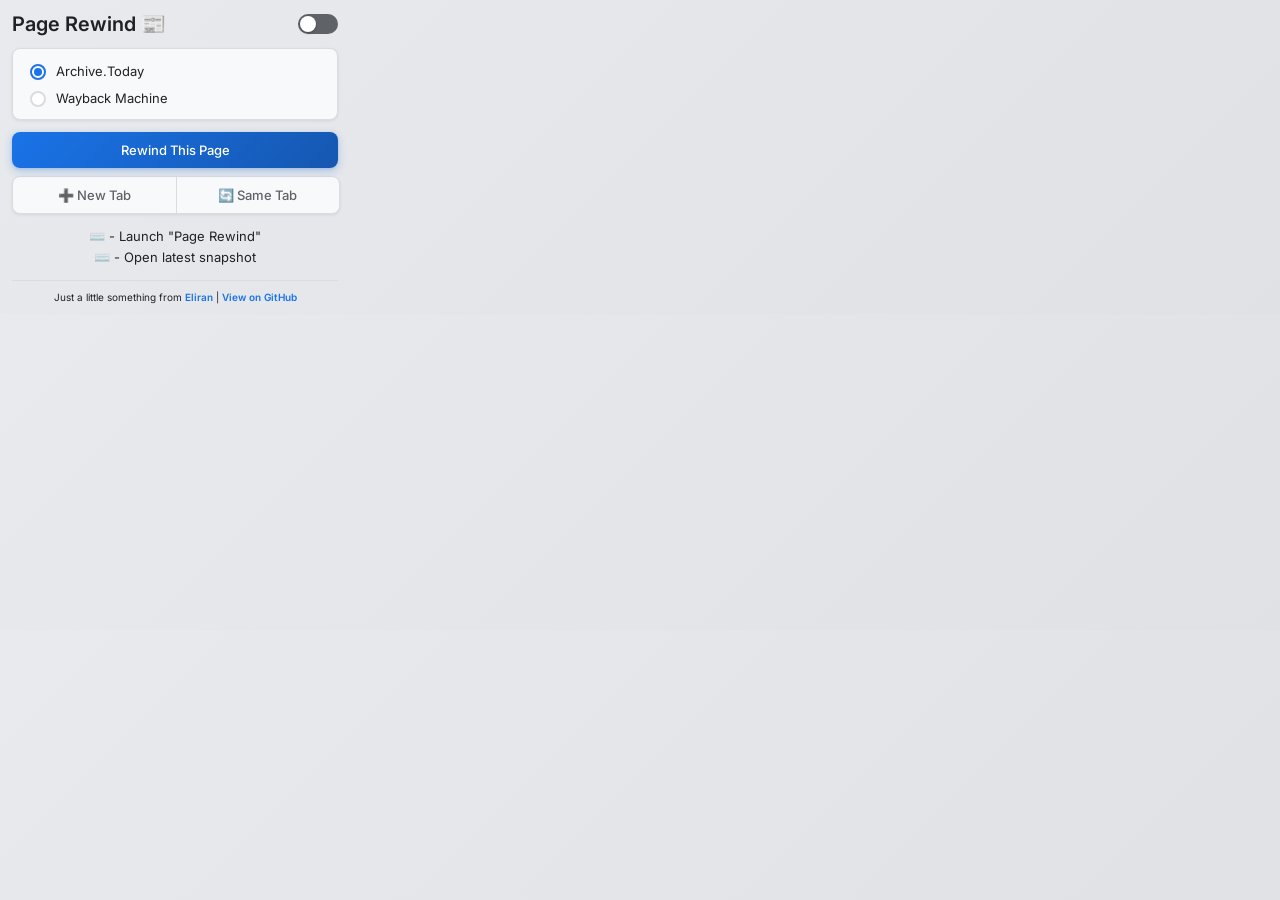
==== commit 860a0bec: "Change Structre" ====
--- a/popup.html
+++ b/popup.html
@@ -14,472 +14,8 @@
   <link id="fontLink" href="https://fonts.googleapis.com/css2?family=Inter:wght@400;500;600&display=swap"
     rel="stylesheet" media="print">
 
-  <style>
-    body {
-      font-family: "Inter", -apple-system, BlinkMacSystemFont, "Segoe UI", sans-serif;
-      background: linear-gradient(135deg, #e8eaed 0%, #dfe1e5 100%);
-      padding: 12px;
-      width: 350px;
-      margin: 0;
-      box-sizing: border-box;
-      transition: background 0.3s, color 0.3s;
-    }
-
-    .header-container {
-      display: flex;
-      justify-content: space-between;
-      align-items: center;
-      margin-bottom: 12px;
-    }
-
-    h3 {
-      margin: 0;
-      color: #202124;
-      font-size: 20px;
-      font-weight: 600;
-      transition: color 0.3s;
-    }
-
-    h4 {
-      margin: 0 0 8px 0;
-      font-size: 14px;
-      color: #202124;
-      font-weight: 600;
-      transition: color 0.3s;
-    }
-
-    .options-section {
-      background: #f8f9fa;
-      border-radius: 8px;
-      padding: 12px;
-      margin-bottom: 12px;
-      border: 1px solid #dadce0;
-      box-shadow: 0 1px 3px rgba(60, 64, 67, 0.1);
-      transition: background-color 0.3s, border-color 0.3s, box-shadow 0.3s;
-    }
-
-    label {
-      display: flex;
-      align-items: center;
-      margin-bottom: 8px;
-      cursor: pointer;
-      font-size: 13px;
-      font-family: inherit;
-      color: #202124;
-      transition: color 0.3s;
-    }
-
-    label:last-child {
-      margin-bottom: 0;
-    }
-
-    input[type="radio"] {
-      -webkit-appearance: none;
-      appearance: none;
-      width: 16px;
-      height: 16px;
-      margin-right: 10px;
-      border-radius: 50%;
-      border: 2px solid #dadce0;
-      background: #fff;
-      display: inline-grid;
-      place-content: center;
-      cursor: pointer;
-      transition: border-color .15s ease, background-color .15s ease;
-    }
-
-    input[type="radio"]::before {
-      content: "";
-      width: 8px;
-      height: 8px;
-      border-radius: 50%;
-      transform: scale(0);
-      transition: transform .15s ease;
-      background: #1a73e8;
-    }
-
-    input[type="radio"]:checked {
-      border-color: #1a73e8;
-    }
-
-    input[type="radio"]:checked::before {
-      transform: scale(1);
-    }
-
-    input[type="radio"]:focus-visible {
-      outline: 2px solid rgba(26, 115, 232, .3);
-      outline-offset: 2px;
-    }
-
-    .dark-mode input[type="radio"] {
-      border-color: #6c757d;
-      background: #2b2f36;
-    }
-
-    .dark-mode input[type="radio"]::before {
-      background: #4a9eff;
-    }
-
-    .dark-mode input[type="radio"]:checked {
-      border-color: #4a9eff;
-    }
-
-    button {
-      width: 100%;
-      background: linear-gradient(135deg, #1a73e8 0%, #1557b0 100%);
-      color: white;
-      padding: 10px 14px;
-      border: none;
-      border-radius: 8px;
-      font-size: 13px;
-      font-weight: 500;
-      font-family: inherit;
-      cursor: pointer;
-      transition: all 0.2s ease;
-      box-shadow: 0 3px 8px rgba(26, 115, 232, 0.3), 0 1px 3px rgba(0, 0, 0, 0.08);
-    }
-
-    button:hover:not(:disabled) {
-      background: linear-gradient(135deg, #1557b0 0%, #0d47a1 100%);
-      box-shadow: 0 5px 14px rgba(26, 115, 232, 0.4), 0 2px 6px rgba(0, 0, 0, 0.12);
-      transform: translateY(-2px);
-    }
-
-    button:disabled {
-      background: #9aa0a6;
-      cursor: not-allowed;
-      transform: none;
-      box-shadow: none;
-    }
-
-    .credit {
-      margin-top: 12px;
-      font-size: 10px;
-      color: #202124;
-      text-align: center;
-      padding-top: 10px;
-      border-top: 1px solid #dadce0;
-      transition: color 0.3s, border-color 0.3s;
-    }
-
-    .credit a {
-      color: #1a73e8;
-      text-decoration: none;
-      font-weight: 600;
-    }
-
-    .credit a:hover {
-      text-decoration: underline;
-      color: #1557b0;
-    }
-
-    .shortcut-hint {
-      margin: 10px 0 0 0;
-      font-size: 13px;
-      line-height: 1.6;
-      color: #202124;
-      text-align: center;
-      transition: color 0.3s;
-    }
-
-    .dark-mode .shortcut-hint {
-      color: #e8eaed;
-    }
-
-    .message-box {
-      display: none;
-      position: fixed;
-      z-index: 1000;
-      inset: 0;
-      background-color: rgba(0, 0, 0, 0.3);
-      align-items: center;
-      justify-content: center;
-    }
-
-    .message-box-content {
-      background: #f8f9fa;
-      margin: auto;
-      padding: 20px;
-      border: 1px solid #dadce0;
-      width: 80%;
-      max-width: 300px;
-      border-radius: 12px;
-      box-shadow: 0 8px 24px rgba(60, 64, 67, 0.15);
-      text-align: center;
-      transition: background-color 0.3s, border-color 0.3s;
-    }
-
-    .message-box-content p {
-      margin-bottom: 15px;
-      font-size: 14px;
-      color: #3c4043;
-      transition: color 0.3s;
-    }
-
-    .message-box-content button {
-      background: #1a73e8;
-      color: white;
-      padding: 8px 15px;
-      border: 0;
-      border-radius: 6px;
-      font-size: 13px;
-      font-family: inherit;
-    }
-
-    .message-box-content button:hover {
-      background: #1557b0;
-    }
-
-    .dark-mode {
-      background: linear-gradient(135deg, #1a1d23 0%, #26292e 100%);
-      color: #e0e0e0;
-    }
-
-    .dark-mode h3,
-    .dark-mode h4 {
-      color: #f0f0f0;
-    }
-
-    .dark-mode .options-section,
-    .dark-mode .message-box-content {
-      background: #31363d;
-      border-color: #444c56;
-      box-shadow: 0 1px 3px rgba(0, 0, 0, 0.2);
-    }
-
-    .dark-mode label {
-      color: #e0e0e0;
-    }
-
-    .dark-mode button {
-      background: linear-gradient(135deg, #4a9eff 0%, #357abd 100%);
-      box-shadow: 0 2px 6px rgba(74, 158, 255, 0.3);
-    }
-
-    .dark-mode button:hover:not(:disabled) {
-      background: linear-gradient(135deg, #357abd 0%, #2563eb 100%);
-      box-shadow: 0 4px 12px rgba(74, 158, 255, 0.4);
-    }
-
-    .dark-mode .message-box {
-      background-color: rgba(0, 0, 0, 0.5);
-    }
-
-    .dark-mode .message-box-content p {
-      color: #e0e0e0;
-    }
-
-    .dark-mode .message-box-content button {
-      background: linear-gradient(135deg, #4a9eff 0%, #357abd 100%);
-    }
-
-    .dark-mode .message-box-content button:hover {
-      background: linear-gradient(135deg, #357abd 0%, #2563eb 100%);
-    }
-
-    .dark-mode .credit {
-      color: #e8eaed;
-      border-color: #444c56;
-    }
-
-    .dark-mode .credit a {
-      color: #8ab4f8;
-      font-weight: 600;
-    }
-
-    .dark-mode .credit a:hover {
-      color: #aecbfa;
-    }
-
-    .toggle-container {
-      display: flex;
-      justify-content: flex-end;
-    }
-
-    .toggle-switch {
-      position: relative;
-      display: inline-block;
-      width: 40px;
-      height: 20px;
-    }
-
-    .toggle-switch input {
-      opacity: 0;
-      width: 0;
-      height: 0;
-    }
-
-    .slider {
-      position: absolute;
-      cursor: pointer;
-      inset: 0;
-      background-color: #5f6368;
-      transition: .4s;
-      border-radius: 20px;
-    }
-
-    .slider:before {
-      content: "";
-      position: absolute;
-      height: 16px;
-      width: 16px;
-      left: 2px;
-      bottom: 2px;
-      background: #fff;
-      transition: .4s;
-      border-radius: 50%;
-      box-shadow: 0 1px 3px rgba(0, 0, 0, 0.3);
-    }
-
-    input:checked+.slider {
-      background-color: #1a73e8;
-    }
-
-    input:checked+.slider:before {
-      transform: translateX(20px);
-    }
-
-    .history-item {
-      background: #f8f9fa;
-      border: 1px solid #dadce0;
-      border-radius: 6px;
-      padding: 8px;
-      margin-bottom: 5px;
-      display: block;
-      font-size: 12px;
-      color: #202124;
-      text-decoration: none;
-      transition: background-color 0.2s, color 0.2s, border-color 0.2s, box-shadow 0.2s;
-      box-shadow: 0 1px 2px rgba(60, 64, 67, 0.08);
-    }
-
-    .history-item-content {
-      display: flex;
-      flex-direction: column;
-    }
-
-    .history-item-content .title {
-      font-weight: 600;
-      white-space: normal;
-      word-wrap: break-word;
-      font-size: 13px;
-      color: #202124;
-    }
-
-    .history-item-content .details {
-      font-size: 10px;
-      color: #5f6368;
-      display: flex;
-      justify-content: space-between;
-      margin-top: 4px;
-    }
-
-    .history-item.rtl {
-      direction: rtl;
-      text-align: right;
-    }
-
-    .history-item.rtl .history-item-content .details {
-      flex-direction: row-reverse;
-    }
-
-    .history-item:hover {
-      background-color: #f1f3f4;
-      border-color: #dadce0;
-      box-shadow: 0 2px 4px rgba(60, 64, 67, 0.12);
-    }
-
-    .dark-mode .history-item {
-      background: #31363d;
-      border-color: #444c56;
-      color: #e0e0e0;
-      box-shadow: 0 1px 2px rgba(0, 0, 0, 0.1);
-    }
-
-    .dark-mode .history-item:hover {
-      background-color: #3e444b;
-      box-shadow: 0 2px 4px rgba(0, 0, 0, 0.2);
-    }
-
-    .dark-mode .history-item-content .title {
-      color: #e0e0e0;
-    }
-
-    .dark-mode .history-item-content .details {
-      color: #a0a0a0;
-    }
-
-    /* Tab behavior section styles */
-    .tab-behavior-section {
-      margin: 8px 0 12px 0;
-      padding: 0;
-      border: none;
-      background: transparent;
-    }
-
-    .tab-choice {
-      display: flex;
-      width: 100%;
-      border: 1px solid #dadce0;
-      border-radius: 8px;
-      overflow: hidden;
-      background: #f8f9fa;
-      box-shadow: 0 1px 3px rgba(60, 64, 67, 0.1);
-      transition: background-color 0.3s, border-color 0.3s, box-shadow 0.3s;
-    }
-
-    .tab-option {
-      flex: 1;
-      text-align: center;
-      padding: 10px 0;
-      cursor: pointer;
-      font-size: 13px;
-      font-weight: 500;
-      font-family: inherit;
-      user-select: none;
-      transition: background 0.2s, color 0.2s;
-      background: transparent;
-      color: #202124;
-      border: none;
-    }
-
-    .tab-option+.tab-option {
-      border-left: 1px solid #dadce0;
-    }
-
-    .tab-option.active {
-      background: #1a73e8;
-      color: white;
-    }
-
-    .tab-option:not(.active):hover {
-      background: #f1f3f4;
-    }
-
-    /* Dark mode adjustments for tab behavior */
-    .dark-mode .tab-choice {
-      background: #31363d;
-      border-color: #444c56;
-      box-shadow: 0 1px 3px rgba(0, 0, 0, 0.2);
-    }
-
-    .dark-mode .tab-option {
-      color: #e0e0e0;
-    }
-
-    .dark-mode .tab-option+.tab-option {
-      border-left: 1px solid #444c56;
-    }
-
-    .dark-mode .tab-option.active {
-      background: #4a9eff;
-      color: white;
-    }
-
-    .dark-mode .tab-option:not(.active):hover {
-      background: #3e444b;
-    }
-  </style>
+  <!-- Styles -->
+  <link rel="stylesheet" href="popup.css">
 </head>
 
 <body>
@@ -508,7 +44,10 @@
 
   <!-- History section - only shows when there is history -->
   <div id="history-section" style="margin-top: 12px; display: none;">
-    <h4>Recently Viewed</h4>
+    <div class="history-header">
+      <h4>Recently Viewed</h4>
+      <button id="clearHistory" class="clear-history-btn">🗑️ Clear History</button>
+    </div>
     <ul id="historyList" style="list-style-type: none; padding: 0; margin: 0;"></ul>
   </div>
 
@@ -535,11 +74,13 @@
   <div id="messageBox" class="message-box">
     <div class="message-box-content">
       <p id="messageText"></p>
-      <button id="messageBoxClose">OK</button>
+      <div class="message-box-buttons">
+        <button id="messageBoxClose">OK</button>
+      </div>
     </div>
   </div>
 
-  <script src="popup.js"></script>
+  <script src="popup.js" type="module"></script>
 </body>
 
 </html>
--- a/popup.css
+++ b/popup.css
@@ -0,0 +1,661 @@
+/* popup.css — styles for the popup interface */
+
+body {
+  font-family: "Inter", -apple-system, BlinkMacSystemFont, "Segoe UI", sans-serif;
+  background: linear-gradient(135deg, #e8eaed 0%, #dfe1e5 100%);
+  padding: 12px;
+  width: 350px;
+  margin: 0;
+  box-sizing: border-box;
+  transition: background 0.3s, color 0.3s;
+}
+
+.header-container {
+  display: flex;
+  justify-content: space-between;
+  align-items: center;
+  margin-bottom: 12px;
+}
+
+h3 {
+  margin: 0;
+  color: #202124;
+  font-size: 20px;
+  font-weight: 600;
+  transition: color 0.3s;
+}
+
+h4 {
+  margin: 0 0 8px 0;
+  font-size: 14px;
+  color: #202124;
+  font-weight: 600;
+  transition: color 0.3s;
+}
+
+.options-section {
+  background: #f8f9fa;
+  border-radius: 8px;
+  padding: 12px;
+  margin-bottom: 12px;
+  border: 1px solid #dadce0;
+  box-shadow: 0 1px 3px rgba(60, 64, 67, 0.1);
+  transition: background-color 0.3s, border-color 0.3s, box-shadow 0.3s;
+}
+
+label {
+  display: flex;
+  align-items: center;
+  margin-bottom: 8px;
+  cursor: pointer;
+  font-size: 13px;
+  font-family: inherit;
+  color: #202124;
+  transition: color 0.3s;
+}
+
+label:last-child {
+  margin-bottom: 0;
+}
+
+input[type="radio"] {
+  -webkit-appearance: none;
+  appearance: none;
+  width: 16px;
+  height: 16px;
+  margin-right: 10px;
+  border-radius: 50%;
+  border: 2px solid #dadce0;
+  background: #fff;
+  display: inline-grid;
+  place-content: center;
+  cursor: pointer;
+  transition: border-color 0.15s ease, background-color 0.15s ease;
+}
+
+input[type="radio"]::before {
+  content: "";
+  width: 8px;
+  height: 8px;
+  border-radius: 50%;
+  transform: scale(0);
+  transition: transform 0.15s ease;
+  background: #1a73e8;
+}
+
+input[type="radio"]:checked {
+  border-color: #1a73e8;
+}
+
+input[type="radio"]:checked::before {
+  transform: scale(1);
+}
+
+input[type="radio"]:focus-visible {
+  outline: 2px solid rgba(26, 115, 232, 0.3);
+  outline-offset: 2px;
+}
+
+button {
+  width: 100%;
+  background: linear-gradient(135deg, #1a73e8 0%, #1557b0 100%);
+  color: white;
+  padding: 10px 14px;
+  border: none;
+  border-radius: 8px;
+  font-size: 13px;
+  font-weight: 500;
+  font-family: inherit;
+  cursor: pointer;
+  transition: all 0.2s ease;
+  box-shadow: 0 3px 8px rgba(26, 115, 232, 0.3), 0 1px 3px rgba(0, 0, 0, 0.08);
+}
+
+button:hover:not(:disabled) {
+  background: linear-gradient(135deg, #1557b0 0%, #0d47a1 100%);
+  box-shadow: 0 5px 14px rgba(26, 115, 232, 0.4), 0 2px 6px rgba(0, 0, 0, 0.12);
+  transform: translateY(-2px);
+}
+
+button:disabled {
+  background: #9aa0a6;
+  cursor: not-allowed;
+  transform: none;
+  box-shadow: none;
+}
+
+.credit {
+  margin-top: 12px;
+  font-size: 10px;
+  color: #202124;
+  text-align: center;
+  padding-top: 10px;
+  border-top: 1px solid #dadce0;
+  transition: color 0.3s, border-color 0.3s;
+}
+
+.credit a {
+  color: #1a73e8;
+  text-decoration: none;
+  font-weight: 600;
+}
+
+.credit a:hover {
+  text-decoration: underline;
+  color: #1557b0;
+}
+
+.shortcut-hint {
+  margin: 10px 0 0 0;
+  font-size: 13px;
+  line-height: 1.6;
+  color: #202124;
+  text-align: center;
+  transition: color 0.3s;
+}
+
+.message-box {
+  display: none;
+  position: fixed;
+  z-index: 1000;
+  inset: 0;
+  background-color: rgba(0, 0, 0, 0.4);
+  align-items: center;
+  justify-content: center;
+  backdrop-filter: blur(2px);
+}
+
+.message-box-content {
+  background: #fff;
+  margin: auto;
+  padding: 24px;
+  border: 1px solid #dadce0;
+  width: 85%;
+  max-width: 320px;
+  border-radius: 12px;
+  box-shadow: 0 8px 24px rgba(60, 64, 67, 0.3);
+  text-align: center;
+  transition: background-color 0.3s, border-color 0.3s;
+}
+
+.message-box-content p {
+  margin: 0 0 20px 0;
+  font-size: 14px;
+  color: #3c4043;
+  line-height: 1.5;
+  transition: color 0.3s;
+}
+
+.message-box-content .message-box-buttons {
+  display: flex;
+  gap: 10px;
+  justify-content: center;
+}
+
+.message-box-content button {
+  background: #1a73e8;
+  color: white;
+  padding: 10px 20px;
+  border: 0;
+  border-radius: 6px;
+  font-size: 13px;
+  font-weight: 500;
+  font-family: inherit;
+  cursor: pointer;
+  transition: background 0.2s ease, transform 0.1s ease;
+  min-width: 70px;
+}
+
+.message-box-content button:hover {
+  background: #1557b0;
+  transform: translateY(-1px);
+}
+
+.message-box-content button:active {
+  transform: translateY(0);
+}
+
+/* Secondary button style for "No" button */
+.message-box-content button:last-child:not(:only-child) {
+  background: #fff;
+  color: #5f6368;
+  border: 1px solid #dadce0;
+}
+
+.message-box-content button:last-child:not(:only-child):hover {
+  background: #f8f9fa;
+  color: #202124;
+  border-color: #dadce0;
+}
+
+/* Toggle switch */
+.toggle-container {
+  display: flex;
+  justify-content: flex-end;
+}
+
+.toggle-switch {
+  position: relative;
+  display: inline-block;
+  width: 40px;
+  height: 20px;
+}
+
+.toggle-switch input {
+  opacity: 0;
+  width: 0;
+  height: 0;
+}
+
+.slider {
+  position: absolute;
+  cursor: pointer;
+  inset: 0;
+  background-color: #5f6368;
+  transition: 0.4s;
+  border-radius: 20px;
+}
+
+.slider:before {
+  content: "";
+  position: absolute;
+  height: 16px;
+  width: 16px;
+  left: 2px;
+  bottom: 2px;
+  background: #fff;
+  transition: 0.4s;
+  border-radius: 50%;
+  box-shadow: 0 1px 3px rgba(0, 0, 0, 0.3);
+}
+
+input:checked + .slider {
+  background-color: #1a73e8;
+}
+
+input:checked + .slider:before {
+  transform: translateX(20px);
+}
+
+/* History items */
+.history-item {
+  background: #f8f9fa;
+  border: 1px solid #e8eaed;
+  border-radius: 6px;
+  padding: 10px;
+  margin-bottom: 6px;
+  display: block;
+  font-size: 12px;
+  color: #202124;
+  text-decoration: none;
+  transition: all 0.2s ease;
+  box-shadow: 0 1px 2px rgba(60, 64, 67, 0.08);
+}
+
+.history-item-content {
+  display: flex;
+  flex-direction: column;
+}
+
+.history-item-content .title {
+  font-weight: 600;
+  white-space: normal;
+  word-wrap: break-word;
+  font-size: 13px;
+  color: #202124;
+  line-height: 1.4;
+  margin-bottom: 4px;
+}
+
+.history-item-content .details {
+  font-size: 10px;
+  display: flex;
+  justify-content: space-between;
+  align-items: center;
+  margin-top: 0;
+  gap: 8px;
+}
+
+.history-item-content .details .service {
+  color: #1a73e8;
+  font-weight: 600;
+  font-size: 9px;
+  padding: 2px 6px;
+  border-radius: 3px;
+  border: 1.5px solid #1a73e8;
+  background: transparent;
+  transition: all 0.2s ease;
+}
+
+.history-item-content .details .timestamp {
+  font-weight: 600;
+  color: #5f6368;
+  font-size: 10px;
+}
+
+.history-item.rtl {
+  direction: rtl;
+  text-align: right;
+}
+
+.history-item.rtl .history-item-content .details {
+  flex-direction: row-reverse;
+}
+
+.history-item:hover {
+  background-color: #fff;
+  border-color: #dadce0;
+  box-shadow: 0 2px 8px rgba(60, 64, 67, 0.15);
+  transform: translateY(-1px);
+}
+
+.history-item:hover .history-item-content .details .service {
+  background: #e8f0fe;
+  border-color: #1a73e8;
+}
+
+.history-item:active {
+  transform: translateY(0);
+}
+
+/* Tab behavior section */
+.tab-behavior-section {
+  margin: 8px 0 12px 0;
+  padding: 0;
+  border: none;
+  background: transparent;
+}
+
+.tab-choice {
+  display: flex;
+  width: 100%;
+  border: 1px solid #dadce0;
+  border-radius: 8px;
+  overflow: hidden;
+  background: #f8f9fa;
+  box-shadow: 0 1px 3px rgba(60, 64, 67, 0.1);
+  transition: background-color 0.3s, border-color 0.3s, box-shadow 0.3s;
+}
+
+.tab-option {
+  flex: 1;
+  text-align: center;
+  padding: 10px 0;
+  cursor: pointer;
+  font-size: 13px;
+  font-weight: 500;
+  font-family: inherit;
+  user-select: none;
+  transition: all 0.2s ease;
+  background: transparent;
+  color: #5f6368;
+  border: none;
+  position: relative;
+}
+
+.tab-option + .tab-option {
+  border-left: 1px solid #dadce0;
+}
+
+.tab-option.active {
+  background: linear-gradient(135deg, #1a73e8 0%, #1557b0 100%);
+  color: white;
+  font-weight: 600;
+  box-shadow: inset 0 2px 8px rgba(26, 115, 232, 0.2);
+}
+
+.tab-option:not(.active):hover {
+  background: rgba(232, 234, 237, 0.6);
+  color: #202124;
+}
+
+/* History section header */
+.history-header {
+  display: flex;
+  justify-content: space-between;
+  align-items: center;
+  margin-bottom: 8px;
+}
+
+.history-header h4 {
+  margin: 0;
+}
+
+/* Clear history button - subtle text link style */
+.clear-history-btn {
+  background: none !important;
+  border: none !important;
+  color: #5f6368;
+  font-size: 11px;
+  padding: 0;
+  font-weight: 500;
+  width: auto;
+  cursor: pointer;
+  transition: color 0.2s ease;
+  box-shadow: none !important;
+  text-decoration: none;
+  display: inline-block;
+  opacity: 0.9;
+  outline: none;
+}
+
+.clear-history-btn:hover:not(:disabled) {
+  color: #d93025;
+  opacity: 1;
+  background: none !important;
+  box-shadow: none !important;
+  transform: none;
+  text-decoration: underline;
+}
+
+.clear-history-btn:focus {
+  outline: none;
+  background: none !important;
+}
+
+.clear-history-btn:active {
+  background: none !important;
+}
+
+/* Busy state overlay */
+body.busy::before {
+  content: "";
+  position: fixed;
+  inset: 0;
+  background: rgba(0, 0, 0, 0.15);
+  cursor: progress;
+  z-index: 9999;
+}
+
+/* ============================================================================
+ * Dark mode styles
+ * ==========================================================================*/
+
+.dark-mode {
+  background: linear-gradient(135deg, #1a1d23 0%, #26292e 100%);
+  color: #e0e0e0;
+}
+
+.dark-mode h3,
+.dark-mode h4 {
+  color: #f0f0f0;
+}
+
+.dark-mode .options-section {
+  background: #31363d;
+  border-color: #444c56;
+  box-shadow: 0 1px 3px rgba(0, 0, 0, 0.2);
+}
+
+.dark-mode .message-box {
+  background-color: rgba(0, 0, 0, 0.6);
+}
+
+.dark-mode .message-box-content {
+  background: #31363d;
+  border-color: #444c56;
+  box-shadow: 0 8px 24px rgba(0, 0, 0, 0.4);
+}
+
+.dark-mode .message-box-content p {
+  color: #e0e0e0;
+}
+
+.dark-mode .message-box-content button {
+  background: linear-gradient(135deg, #4a9eff 0%, #357abd 100%);
+}
+
+.dark-mode .message-box-content button:hover {
+  background: linear-gradient(135deg, #357abd 0%, #2563eb 100%);
+}
+
+.dark-mode .message-box-content button:last-child:not(:only-child) {
+  background: #2b2f36;
+  color: #9aa0a6;
+  border-color: #444c56;
+}
+
+.dark-mode .message-box-content button:last-child:not(:only-child):hover {
+  background: #3e444b;
+  color: #e0e0e0;
+  border-color: #5f6368;
+}
+
+.dark-mode label {
+  color: #e0e0e0;
+}
+
+.dark-mode input[type="radio"] {
+  border-color: #6c757d;
+  background: #2b2f36;
+}
+
+.dark-mode input[type="radio"]::before {
+  background: #4a9eff;
+}
+
+.dark-mode input[type="radio"]:checked {
+  border-color: #4a9eff;
+}
+
+.dark-mode button {
+  background: linear-gradient(135deg, #4a9eff 0%, #357abd 100%);
+  box-shadow: 0 2px 6px rgba(74, 158, 255, 0.3);
+}
+
+.dark-mode button:hover:not(:disabled) {
+  background: linear-gradient(135deg, #357abd 0%, #2563eb 100%);
+  box-shadow: 0 4px 12px rgba(74, 158, 255, 0.4);
+}
+
+.dark-mode .message-box {
+  background-color: rgba(0, 0, 0, 0.5);
+}
+
+.dark-mode .message-box-content p {
+  color: #e0e0e0;
+}
+
+.dark-mode .message-box-content button {
+  background: linear-gradient(135deg, #4a9eff 0%, #357abd 100%);
+}
+
+.dark-mode .message-box-content button:hover {
+  background: linear-gradient(135deg, #357abd 0%, #2563eb 100%);
+}
+
+.dark-mode .credit {
+  color: #e8eaed;
+  border-color: #444c56;
+}
+
+.dark-mode .credit a {
+  color: #8ab4f8;
+  font-weight: 600;
+}
+
+.dark-mode .credit a:hover {
+  color: #aecbfa;
+}
+
+.dark-mode .shortcut-hint {
+  color: #e8eaed;
+}
+
+.dark-mode .history-item {
+  background: #31363d;
+  border-color: #444c56;
+  color: #e0e0e0;
+  box-shadow: 0 1px 2px rgba(0, 0, 0, 0.1);
+}
+
+.dark-mode .history-item:hover {
+  background-color: #3e444b;
+  border-color: #5f6368;
+  box-shadow: 0 2px 8px rgba(0, 0, 0, 0.3);
+}
+
+.dark-mode .history-item-content .title {
+  color: #e0e0e0;
+}
+
+.dark-mode .history-item-content .details .service {
+  color: #8ab4f8;
+  border-color: #8ab4f8;
+  border-width: 1.5px;
+}
+
+.dark-mode .history-item:hover .history-item-content .details .service {
+  background: rgba(138, 180, 248, 0.15);
+}
+
+.dark-mode .history-item-content .details .timestamp {
+  color: #9aa0a6;
+}
+
+.dark-mode .tab-choice {
+  background: #2b2f36;
+  border-color: #444c56;
+  box-shadow: 0 1px 3px rgba(0, 0, 0, 0.2);
+}
+
+.dark-mode .tab-option {
+  color: #9aa0a6;
+  background: transparent;
+}
+
+.dark-mode .tab-option + .tab-option {
+  border-left: 1px solid #444c56;
+}
+
+.dark-mode .tab-option.active {
+  background: linear-gradient(135deg, #4a9eff 0%, #357abd 100%);
+  color: white;
+  font-weight: 600;
+  box-shadow: inset 0 2px 8px rgba(74, 158, 255, 0.2);
+}
+
+.dark-mode .tab-option:not(.active):hover {
+  background: #3e444b;
+  color: #e0e0e0;
+}
+
+.dark-mode .clear-history-btn {
+  color: #aab0b8;
+  opacity: 1;
+  background: none !important;
+}
+
+.dark-mode .clear-history-btn:hover:not(:disabled) {
+  color: #f28b82;
+  background: none !important;
+}
+
+.dark-mode .clear-history-btn:focus,
+.dark-mode .clear-history-btn:active {
+  background: none !important;
+}
+
+.dark-mode.busy::before {
+  background: rgba(0, 0, 0, 0.35);
+}
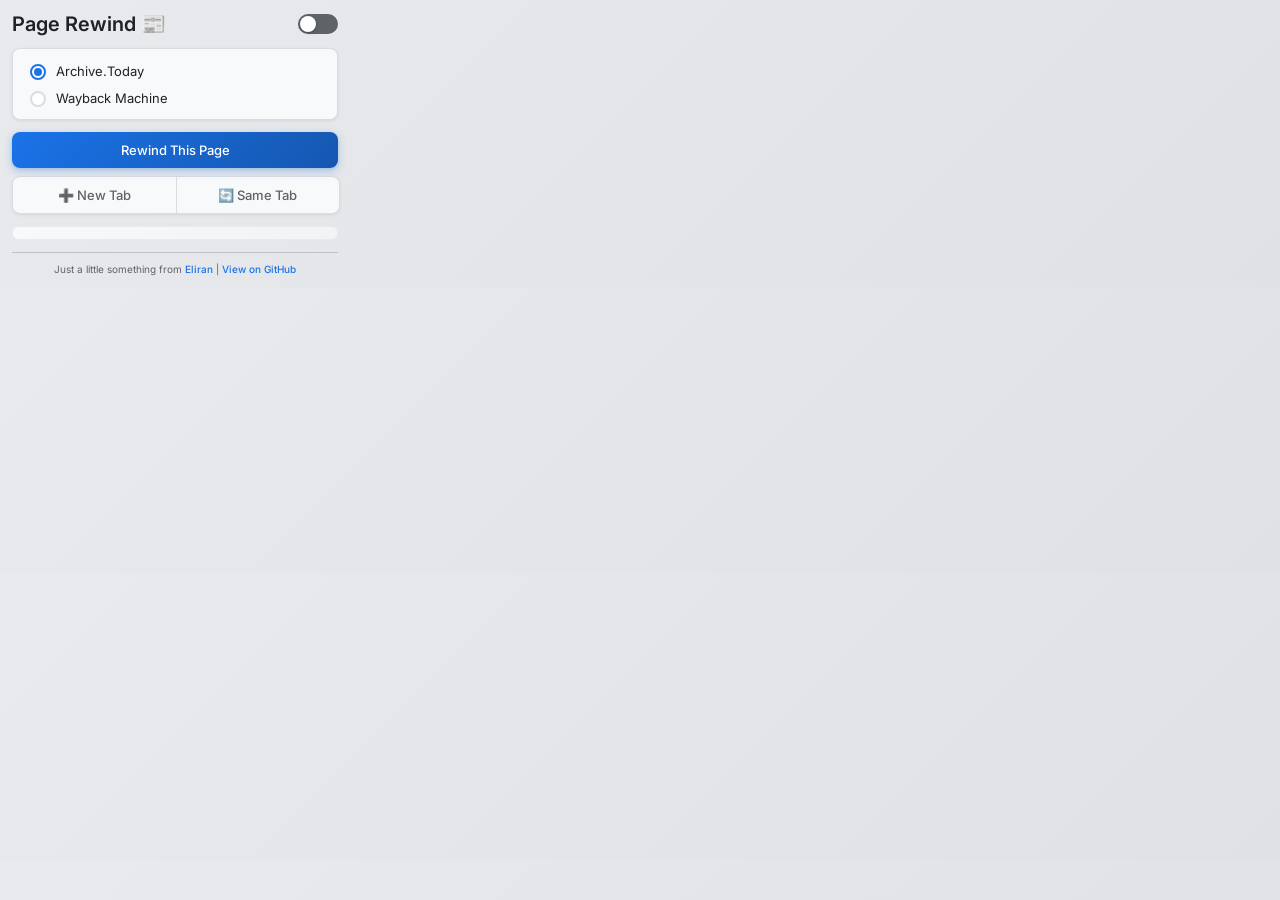
==== commit 9f0245d6: "enhance clear history and shortcuts container" ====
--- a/popup.html
+++ b/popup.html
@@ -59,11 +59,10 @@
     </div>
   </div>
 
-  <!-- Always visible sections -->
-  <p class="shortcut-hint" id="shortcut-hint">
-    ⌨️ <span id="shortcut1"></span> - Launch "Page Rewind" <br>
-    ⌨️ <span id="shortcut2"></span> - Open latest snapshot
-  </p>
+  <!-- Modern keyboard shortcuts section -->
+  <div class="shortcut-hint" id="shortcut-hint">
+    <!-- Content will be dynamically generated by JavaScript -->
+  </div>
 
   <div class="credit">
     Just a little something from
--- a/popup.css
+++ b/popup.css
@@ -127,17 +127,18 @@
 .credit {
   margin-top: 12px;
   font-size: 10px;
-  color: #202124;
+  color: #5f6368;
   text-align: center;
   padding-top: 10px;
-  border-top: 1px solid #dadce0;
+  border-top: 1px solid #bdc1c6;
   transition: color 0.3s, border-color 0.3s;
 }
 
 .credit a {
   color: #1a73e8;
   text-decoration: none;
-  font-weight: 600;
+  font-weight: 500;
+  transition: color 0.15s ease;
 }
 
 .credit a:hover {
@@ -145,13 +146,98 @@
   color: #1557b0;
 }
 
+/* Modern keyboard shortcuts section - smaller container, bigger content */
 .shortcut-hint {
-  margin: 10px 0 0 0;
-  font-size: 13px;
-  line-height: 1.6;
+  margin: 8px 0 0 0;
+  padding: 6px 8px;
+  background: linear-gradient(135deg, #f8f9fa 0%, #f1f3f4 100%);
+  border-radius: 6px;
+  border: 1px solid #e8eaed;
+  transition: all 0.3s ease;
+}
+
+.shortcut-hint-title {
+  display: flex;
+  align-items: center;
+  gap: 5px;
+  font-size: 10px;
+  font-weight: 600;
+  color: #5f6368;
+  margin-bottom: 6px;
+  text-transform: uppercase;
+  letter-spacing: 0.5px;
+}
+
+.shortcut-item {
+  display: flex;
+  align-items: center;
+  justify-content: space-between;
+  padding: 5px 0;
+  gap: 10px;
+}
+
+.shortcut-item:last-child {
+  padding-bottom: 0;
+}
+
+.shortcut-item:first-child {
+  padding-top: 0;
+}
+
+.shortcut-description {
+  font-size: 12px;
+  color: #3c4043;
+  font-weight: 500;
+  flex: 1;
+  line-height: 1.4;
+}
+
+.shortcut-keys {
+  display: flex;
+  align-items: center;
+  gap: 4px;
+  flex-shrink: 0;
+}
+
+.shortcut-hint kbd {
+  display: inline-flex;
+  align-items: center;
+  justify-content: center;
+  min-width: 28px;
+  height: 24px;
+  padding: 0 8px;
+  font-size: 11px;
+  font-family: -apple-system, BlinkMacSystemFont, 'Segoe UI', system-ui, sans-serif;
+  font-weight: 600;
+  background: linear-gradient(180deg, #ffffff 0%, #f8f9fa 100%);
+  border: 1px solid #dadce0;
+  border-bottom-width: 2px;
+  border-radius: 4px;
+  box-shadow: 0 1px 2px rgba(60, 64, 67, 0.1), 
+              inset 0 -1px 0 rgba(60, 64, 67, 0.1);
   color: #202124;
-  text-align: center;
-  transition: color 0.3s;
+  letter-spacing: 0.3px;
+  transition: all 0.15s ease;
+}
+
+.shortcut-hint kbd:hover {
+  transform: translateY(-1px);
+  box-shadow: 0 2px 4px rgba(60, 64, 67, 0.15), 
+              inset 0 -1px 0 rgba(60, 64, 67, 0.1);
+  border-color: #1a73e8;
+}
+
+.shortcut-hint kbd:active {
+  transform: translateY(0);
+  box-shadow: 0 1px 2px rgba(60, 64, 67, 0.1), 
+              inset 0 1px 2px rgba(60, 64, 67, 0.1);
+}
+
+.shortcut-plus {
+  color: #9aa0a6;
+  font-size: 11px;
+  font-weight: 600;
+  margin: 0 -2px;
 }
 
 .message-box {
@@ -162,20 +248,19 @@
   background-color: rgba(0, 0, 0, 0.4);
   align-items: center;
   justify-content: center;
-  backdrop-filter: blur(2px);
 }
 
 .message-box-content {
   background: #fff;
   margin: auto;
   padding: 24px;
-  border: 1px solid #dadce0;
-  width: 85%;
-  max-width: 320px;
+  border: none;
+  width: 70%;
+  max-width: 280px;
   border-radius: 12px;
-  box-shadow: 0 8px 24px rgba(60, 64, 67, 0.3);
+  box-shadow: 0 8px 32px rgba(0, 0, 0, 0.16);
   text-align: center;
-  transition: background-color 0.3s, border-color 0.3s;
+  transition: background-color 0.3s;
 }
 
 .message-box-content p {
@@ -183,6 +268,7 @@
   font-size: 14px;
   color: #3c4043;
   line-height: 1.5;
+  font-weight: 400;
   transition: color 0.3s;
 }
 
@@ -195,37 +281,35 @@
 .message-box-content button {
   background: #1a73e8;
   color: white;
-  padding: 10px 20px;
+  padding: 10px 24px;
   border: 0;
   border-radius: 6px;
   font-size: 13px;
   font-weight: 500;
   font-family: inherit;
   cursor: pointer;
-  transition: background 0.2s ease, transform 0.1s ease;
-  min-width: 70px;
+  transition: background 0.2s ease;
+  min-width: 80px;
 }
 
 .message-box-content button:hover {
   background: #1557b0;
-  transform: translateY(-1px);
 }
 
 .message-box-content button:active {
-  transform: translateY(0);
+  transform: scale(0.98);
 }
 
 /* Secondary button style for "No" button */
 .message-box-content button:last-child:not(:only-child) {
-  background: #fff;
+  background: #f1f3f4;
   color: #5f6368;
-  border: 1px solid #dadce0;
+  border: none;
 }
 
 .message-box-content button:last-child:not(:only-child):hover {
-  background: #f8f9fa;
+  background: #e8eaed;
   color: #202124;
-  border-color: #dadce0;
 }
 
 /* Toggle switch */
@@ -290,7 +374,27 @@
   text-decoration: none;
   transition: all 0.2s ease;
   box-shadow: 0 1px 2px rgba(60, 64, 67, 0.08);
-}
+  animation: fadeInSlide 0.3s ease-out backwards;
+}
+
+/* Fade in animation for history items */
+@keyframes fadeInSlide {
+  from {
+    opacity: 0;
+    transform: translateY(-10px);
+  }
+  to {
+    opacity: 1;
+    transform: translateY(0);
+  }
+}
+
+/* Stagger the fade-in for multiple items */
+.history-item:nth-child(1) { animation-delay: 0ms; }
+.history-item:nth-child(2) { animation-delay: 50ms; }
+.history-item:nth-child(3) { animation-delay: 100ms; }
+.history-item:nth-child(4) { animation-delay: 150ms; }
+.history-item:nth-child(5) { animation-delay: 200ms; }
 
 .history-item-content {
   display: flex;
@@ -331,6 +435,8 @@
   font-weight: 600;
   color: #5f6368;
   font-size: 10px;
+  direction: ltr;
+  text-align: right;
 }
 
 .history-item.rtl {
@@ -419,6 +525,24 @@
 
 .history-header h4 {
   margin: 0;
+}
+
+/* History section with smooth transitions */
+#history-section {
+  transition: opacity 0.3s ease, max-height 0.3s ease, margin 0.3s ease;
+  overflow: hidden;
+}
+
+#history-section.hiding {
+  opacity: 0;
+  max-height: 0;
+  margin-top: 0;
+  margin-bottom: 0;
+}
+
+#history-section.showing {
+  opacity: 1;
+  max-height: 2000px; /* Large enough for any realistic history */
 }
 
 /* Clear history button - subtle text link style */
@@ -467,6 +591,93 @@
   z-index: 9999;
 }
 
+/* Toast notification */
+.toast {
+  position: fixed;
+  bottom: 20px;
+  left: 50%;
+  transform: translateX(-50%) translateY(100px);
+  background: #202124;
+  color: white;
+  padding: 12px 20px;
+  border-radius: 8px;
+  font-size: 13px;
+  font-weight: 500;
+  box-shadow: 0 4px 16px rgba(0, 0, 0, 0.3);
+  z-index: 10000;
+  opacity: 0;
+  transition: all 0.3s cubic-bezier(0.4, 0, 0.2, 1);
+  display: flex;
+  align-items: center;
+  gap: 12px;
+  min-width: 200px;
+  max-width: 320px;
+}
+
+.toast.show {
+  transform: translateX(-50%) translateY(0);
+  opacity: 1;
+}
+
+.toast.success {
+  background: linear-gradient(135deg, #34a853 0%, #2d8e47 100%);
+}
+
+.toast button {
+  background: rgba(255, 255, 255, 0.2);
+  color: white;
+  padding: 4px 12px;
+  font-size: 11px;
+  border: 1px solid rgba(255, 255, 255, 0.3);
+  border-radius: 4px;
+  cursor: pointer;
+  transition: all 0.2s ease;
+  font-weight: 600;
+  white-space: nowrap;
+  margin-left: auto;
+  min-width: auto;
+  width: auto;
+}
+
+.toast button:hover {
+  background: rgba(255, 255, 255, 0.3);
+  border-color: rgba(255, 255, 255, 0.5);
+  transform: none;
+  box-shadow: none;
+}
+
+/* Fade out animation for history items */
+@keyframes fadeOutSlide {
+  0% {
+    opacity: 1;
+    transform: translateX(0) scale(1);
+    max-height: 200px;
+    margin-bottom: 6px;
+    padding: 10px;
+  }
+  40% {
+    opacity: 0;
+    transform: translateX(-30px) scale(0.95);
+    max-height: 200px;
+    margin-bottom: 6px;
+    padding: 10px;
+  }
+  100% {
+    opacity: 0;
+    transform: translateX(-30px) scale(0.95);
+    max-height: 0;
+    margin-bottom: 0;
+    padding: 0;
+    border-width: 0;
+  }
+}
+
+.history-item.removing {
+  animation: fadeOutSlide 0.5s cubic-bezier(0.4, 0, 0.2, 1) forwards;
+  pointer-events: none;
+  overflow: hidden;
+}
+
 /* ============================================================================
  * Dark mode styles
  * ==========================================================================*/
@@ -492,33 +703,30 @@
 }
 
 .dark-mode .message-box-content {
-  background: #31363d;
-  border-color: #444c56;
-  box-shadow: 0 8px 24px rgba(0, 0, 0, 0.4);
+  background: #2b2f36;
+  box-shadow: 0 8px 32px rgba(0, 0, 0, 0.4);
 }
 
 .dark-mode .message-box-content p {
-  color: #e0e0e0;
+  color: #e8eaed;
 }
 
 .dark-mode .message-box-content button {
-  background: linear-gradient(135deg, #4a9eff 0%, #357abd 100%);
+  background: #4a9eff;
 }
 
 .dark-mode .message-box-content button:hover {
-  background: linear-gradient(135deg, #357abd 0%, #2563eb 100%);
+  background: #357abd;
 }
 
 .dark-mode .message-box-content button:last-child:not(:only-child) {
-  background: #2b2f36;
-  color: #9aa0a6;
-  border-color: #444c56;
+  background: #3e444b;
+  color: #e8eaed;
 }
 
 .dark-mode .message-box-content button:last-child:not(:only-child):hover {
-  background: #3e444b;
-  color: #e0e0e0;
-  border-color: #5f6368;
+  background: #4a5159;
+  color: #fff;
 }
 
 .dark-mode label {
@@ -548,38 +756,56 @@
   box-shadow: 0 4px 12px rgba(74, 158, 255, 0.4);
 }
 
-.dark-mode .message-box {
-  background-color: rgba(0, 0, 0, 0.5);
-}
-
-.dark-mode .message-box-content p {
-  color: #e0e0e0;
-}
-
-.dark-mode .message-box-content button {
-  background: linear-gradient(135deg, #4a9eff 0%, #357abd 100%);
-}
-
-.dark-mode .message-box-content button:hover {
-  background: linear-gradient(135deg, #357abd 0%, #2563eb 100%);
-}
-
 .dark-mode .credit {
-  color: #e8eaed;
-  border-color: #444c56;
+  color: #9aa0a6;
+  border-color: #5f6368;
 }
 
 .dark-mode .credit a {
   color: #8ab4f8;
-  font-weight: 600;
+  font-weight: 500;
 }
 
 .dark-mode .credit a:hover {
   color: #aecbfa;
 }
 
+/* Dark mode keyboard shortcuts */
 .dark-mode .shortcut-hint {
+  background: linear-gradient(135deg, #2b2f36 0%, #31363d 100%);
+  border-color: #444c56;
+}
+
+.dark-mode .shortcut-hint-title {
+  color: #9aa0a6;
+}
+
+.dark-mode .shortcut-description {
+  color: #e0e0e0;
+}
+
+.dark-mode .shortcut-hint kbd {
+  background: linear-gradient(180deg, #3e444b 0%, #31363d 100%);
+  border-color: #5f6368;
+  border-bottom-color: #444c56;
   color: #e8eaed;
+  box-shadow: 0 1px 2px rgba(0, 0, 0, 0.3), 
+              inset 0 -1px 0 rgba(255, 255, 255, 0.05);
+}
+
+.dark-mode .shortcut-hint kbd:hover {
+  border-color: #8ab4f8;
+  box-shadow: 0 2px 4px rgba(0, 0, 0, 0.4), 
+              inset 0 -1px 0 rgba(255, 255, 255, 0.05);
+}
+
+.dark-mode .shortcut-hint kbd:active {
+  box-shadow: 0 1px 2px rgba(0, 0, 0, 0.3), 
+              inset 0 1px 2px rgba(0, 0, 0, 0.3);
+}
+
+.dark-mode .shortcut-plus {
+  color: #6c757d;
 }
 
 .dark-mode .history-item {
@@ -658,4 +884,12 @@
 
 .dark-mode.busy::before {
   background: rgba(0, 0, 0, 0.35);
+}
+
+.dark-mode .toast {
+  background: #3e444b;
+}
+
+.dark-mode .toast.success {
+  background: linear-gradient(135deg, #2d8e47 0%, #1e7e34 100%);
 }
